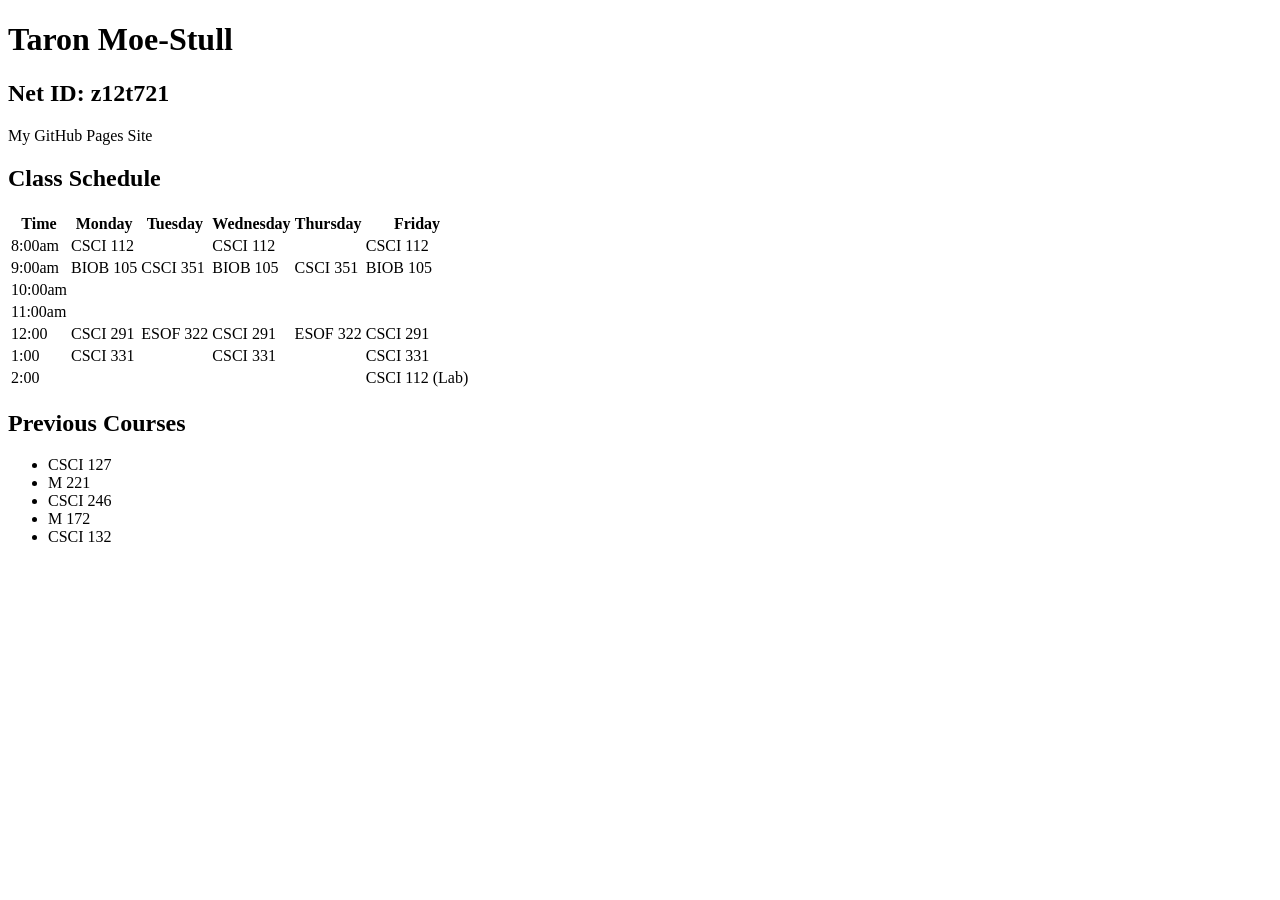
==== index.html @ 889c7ea8 "Add files via upload" ====
<!DOCTYPE html>
<html lang="en">
<head>
    <meta charset="UTF-8">
    <meta name="viewport" content="width=device-width, initial-scale=1.0">
    <title>Hello Server</title>
</head>
<body>
    <h1> Taron Moe-Stull</h1>
    <h2> Net ID: z12t721</h2>
    <a> My GitHub Pages Site</a>
    <h2> Class Schedule</h2>
    <table>

        <tr>
            <th>Time</th>
            <th>Monday</th>
            <th>Tuesday</th>
            <th>Wednesday</th>
            <th>Thursday</th>
            <th>Friday</th>
        </tr>
        <tr>
            <td>8:00am</td>
            <td>CSCI 112</td>
            <td>     </td>
            <td>CSCI 112</td>
            <td>     </td>
            <td>CSCI 112</td>
        </tr>
        <tr>
            <td>9:00am</td>
            <td>BIOB 105</td>
            <td>CSCI 351</td>
            <td>BIOB 105</td>
            <td>CSCI 351</td>
            <td>BIOB 105</td>
        </tr>
        <tr>
            <td>10:00am</td>
            <td>      </td>
            <td>      </td>
            <td>      </td>
            <td>      </td>
            <td>      </td>
        </tr>
        <tr>
            <td>11:00am</td>
            <td>      </td>
            <td>      </td>
            <td>      </td>
            <td>      </td>
            <td>      </td>
        </tr>
        <tr>
            <td>12:00</td>
            <td>CSCI 291</td>
            <td>ESOF 322</td>
            <td>CSCI 291</td>
            <td>ESOF 322</td>
            <td>CSCI 291</td>
        </tr>
        <tr>
            <td>1:00</td>
            <td>CSCI 331</td>
            <td>      </td>
            <td>CSCI 331</td>
            <td>      </td>
            <td>CSCI 331</td>
        </tr>
        <tr>
            <td>2:00</td>
            <td>     </td>
            <td>     </td>
            <td>     </td>
            <td>     </td>
            <td>CSCI 112 (Lab)</td>
        </tr>
    </table>
    <h2>  Previous Courses </h2>
    <ul>
        <li>CSCI 127</li>
        <li>M 221</li>
        <li>CSCI 246</li>
        <li>M 172</li>
        <li>CSCI 132</li>
    </ul>

        
    
</body>
</html>
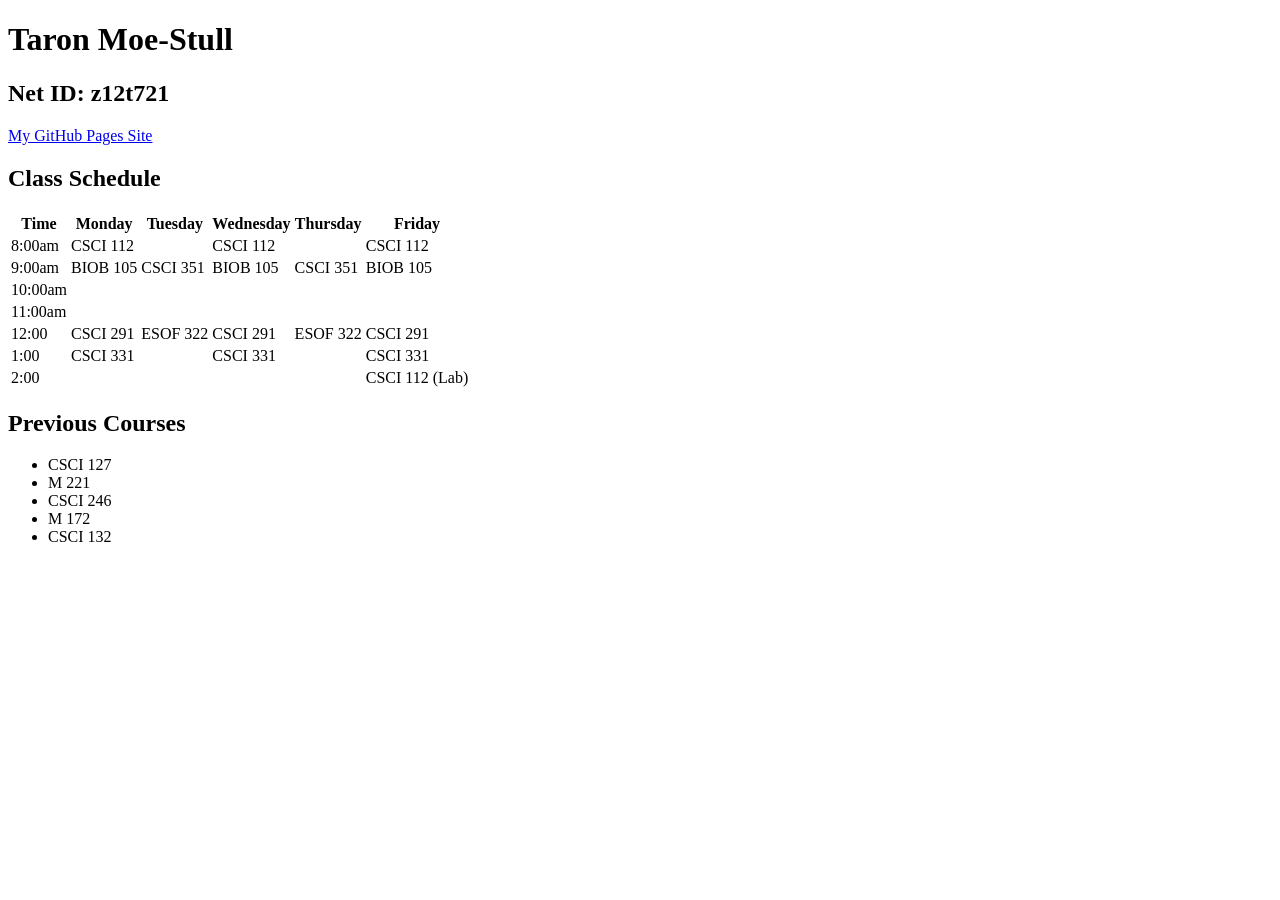
==== commit d584a1df: "Add files via upload" ====
--- a/index.html
+++ b/index.html
@@ -8,7 +8,7 @@
 <body>
     <h1> Taron Moe-Stull</h1>
     <h2> Net ID: z12t721</h2>
-    <a> My GitHub Pages Site</a>
+    <a href="https://taronmoe.github.io/"> My GitHub Pages Site</a>
     <h2> Class Schedule</h2>
     <table>
 
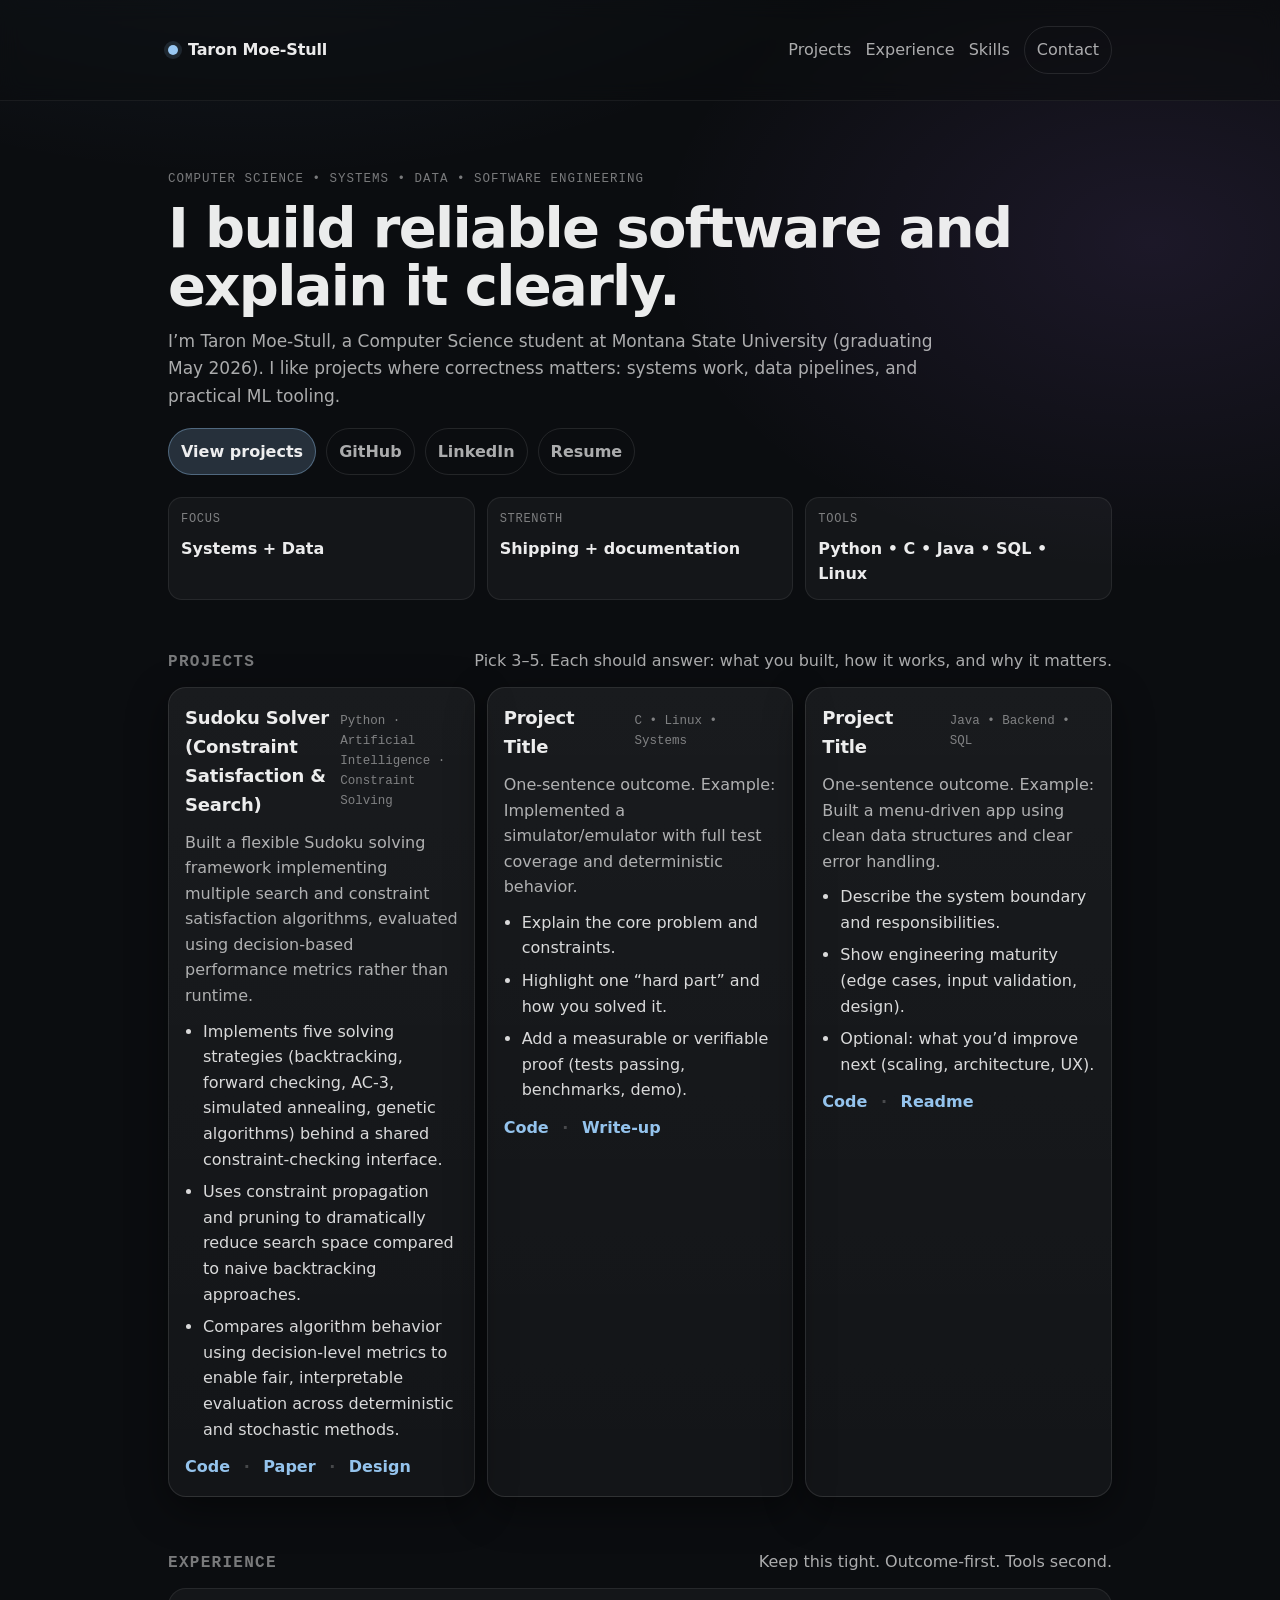
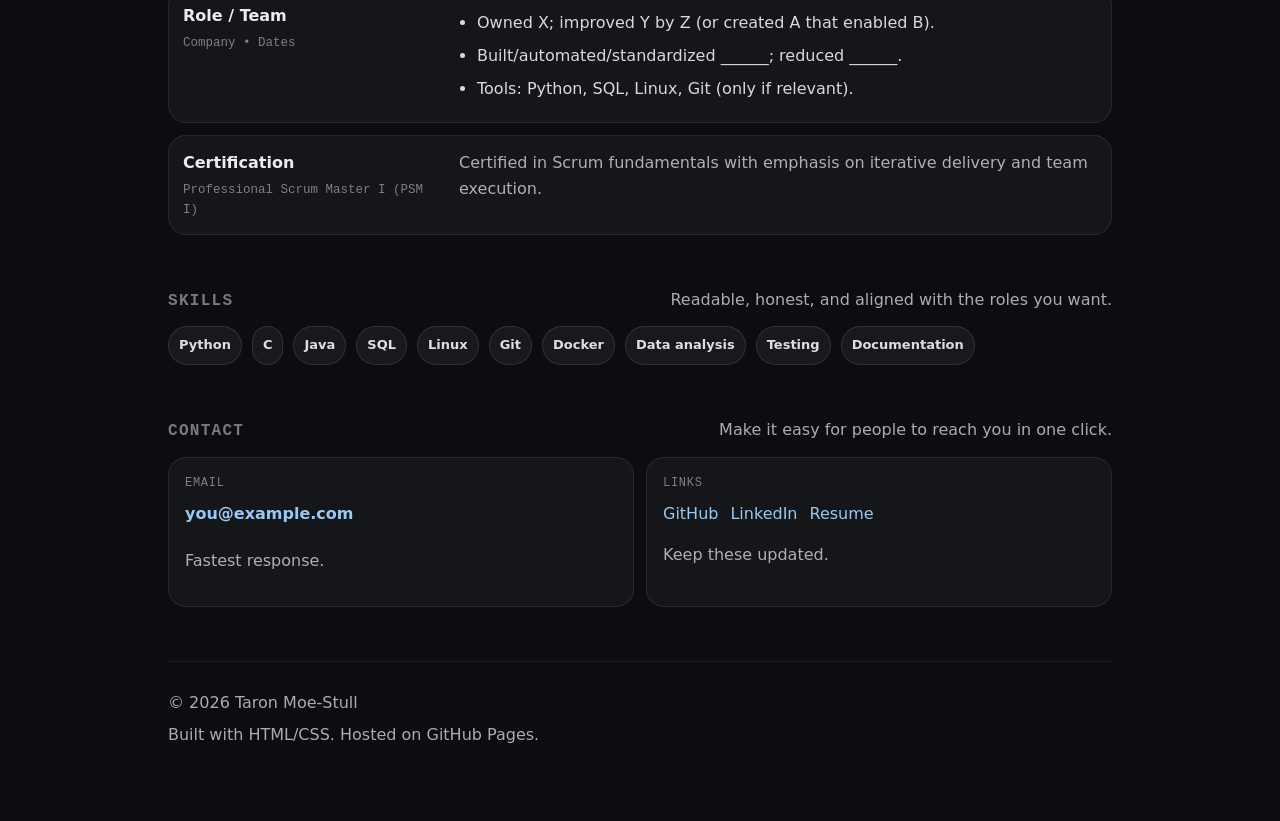
==== commit a51fa091: "project edits" ====
--- a/index.html
+++ b/index.html
@@ -1,92 +1,263 @@
-<!DOCTYPE html>
+<!doctype html>
 <html lang="en">
 <head>
-    <meta charset="UTF-8">
-    <meta name="viewport" content="width=device-width, initial-scale=1.0">
-    <title>Hello Server</title>
+  <meta charset="utf-8" />
+  <meta name="viewport" content="width=device-width, initial-scale=1" />
+  <meta name="color-scheme" content="dark" />
+
+  <title>Taron Moe-Stull</title>
+  <meta name="description" content="Taron Moe-Stull — Computer Science student building reliable software across systems, data, and engineering." />
+
+  <!-- Open Graph (looks good when shared) -->
+  <meta property="og:title" content="Taron Moe-Stull" />
+  <meta property="og:description" content="Computer Science student building reliable software across systems, data, and engineering." />
+  <meta property="og:type" content="website" />
+  <!-- Optional: add after you have a real domain -->
+  <!-- <meta property="og:url" content="https://taronmoestull.com" /> -->
+  <!-- Optional: add an image at assets/og.png and uncomment -->
+  <!-- <meta property="og:image" content="https://taronmoestull.com/assets/og.png" /> -->
+
+  <link rel="stylesheet" href="styles.css" />
 </head>
+
 <body>
-    <h1> Taron Moe-Stull</h1>
-    <h2> Net ID: z12t721</h2>
-    <a href="https://taronmoe.github.io/"> My GitHub Pages Site</a>
-    <h2> Class Schedule</h2>
-    <table>
-
-        <tr>
-            <th>Time</th>
-            <th>Monday</th>
-            <th>Tuesday</th>
-            <th>Wednesday</th>
-            <th>Thursday</th>
-            <th>Friday</th>
-        </tr>
-        <tr>
-            <td>8:00am</td>
-            <td>CSCI 112</td>
-            <td>     </td>
-            <td>CSCI 112</td>
-            <td>     </td>
-            <td>CSCI 112</td>
-        </tr>
-        <tr>
-            <td>9:00am</td>
-            <td>BIOB 105</td>
-            <td>CSCI 351</td>
-            <td>BIOB 105</td>
-            <td>CSCI 351</td>
-            <td>BIOB 105</td>
-        </tr>
-        <tr>
-            <td>10:00am</td>
-            <td>      </td>
-            <td>      </td>
-            <td>      </td>
-            <td>      </td>
-            <td>      </td>
-        </tr>
-        <tr>
-            <td>11:00am</td>
-            <td>      </td>
-            <td>      </td>
-            <td>      </td>
-            <td>      </td>
-            <td>      </td>
-        </tr>
-        <tr>
-            <td>12:00</td>
-            <td>CSCI 291</td>
-            <td>ESOF 322</td>
-            <td>CSCI 291</td>
-            <td>ESOF 322</td>
-            <td>CSCI 291</td>
-        </tr>
-        <tr>
-            <td>1:00</td>
-            <td>CSCI 331</td>
-            <td>      </td>
-            <td>CSCI 331</td>
-            <td>      </td>
-            <td>CSCI 331</td>
-        </tr>
-        <tr>
-            <td>2:00</td>
-            <td>     </td>
-            <td>     </td>
-            <td>     </td>
-            <td>     </td>
-            <td>CSCI 112 (Lab)</td>
-        </tr>
-    </table>
-    <h2>  Previous Courses </h2>
-    <ul>
-        <li>CSCI 127</li>
-        <li>M 221</li>
-        <li>CSCI 246</li>
-        <li>M 172</li>
-        <li>CSCI 132</li>
-    </ul>
-
-        
-    
+  <a class="skip-link" href="#main">Skip to content</a>
+
+  <header class="site-header">
+    <div class="wrap header-inner">
+      <a class="wordmark" href="#top" aria-label="Home">
+        <span class="dot" aria-hidden="true"></span>
+        <span>Taron Moe-Stull</span>
+      </a>
+
+      <nav class="nav" aria-label="Primary">
+        <a href="#projects">Projects</a>
+        <a href="#experience">Experience</a>
+        <a href="#skills">Skills</a>
+        <a href="#contact" class="btn">Contact</a>
+      </nav>
+    </div>
+  </header>
+
+  <main id="main" class="wrap">
+    <section class="hero" id="top">
+      <p class="eyebrow">Computer Science • Systems • Data • Software Engineering</p>
+
+      <h1 class="headline">
+        I build reliable software and explain it clearly.
+      </h1>
+
+      <p class="lede">
+        I’m Taron Moe-Stull, a Computer Science student at Montana State University (graduating May 2026).
+        I like projects where correctness matters: systems work, data pipelines, and practical ML tooling.
+      </p>
+
+      <div class="cta-row">
+        <a class="btn primary" href="#projects">View projects</a>
+
+        <!-- Replace these hrefs -->
+        <a class="btn ghost" href="https://github.com/taronmoe" target="_blank" rel="noreferrer">GitHub</a>
+        <a class="btn ghost" href="#" target="_blank" rel="noreferrer">LinkedIn</a>
+        <a class="btn ghost" href="assets/resume.pdf" target="_blank" rel="noreferrer">Resume</a>
+      </div>
+
+      <div class="stats">
+        <div class="stat">
+          <div class="stat-k">Focus</div>
+          <div class="stat-v">Systems + Data</div>
+        </div>
+        <div class="stat">
+          <div class="stat-k">Strength</div>
+          <div class="stat-v">Shipping + documentation</div>
+        </div>
+        <div class="stat">
+          <div class="stat-k">Tools</div>
+          <div class="stat-v">Python • C • Java • SQL • Linux</div>
+        </div>
+      </div>
+    </section>
+
+    <section class="section" id="projects">
+      <div class="section-head">
+        <h2>Projects</h2>
+        <p>Pick 3–5. Each should answer: what you built, how it works, and why it matters.</p>
+      </div>
+
+      <div class="grid cards">
+        <!-- Project card template -->
+<article class="card">
+  <div class="card-top">
+    <h3>Sudoku Solver (Constraint Satisfaction & Search)</h3>
+    <p class="meta">Python · Artificial Intelligence · Constraint Solving</p>
+  </div>
+
+  <p class="card-desc">
+    Built a flexible Sudoku solving framework implementing multiple search and
+    constraint satisfaction algorithms, evaluated using decision-based
+    performance metrics rather than runtime.
+  </p>
+
+  <ul class="bullets">
+    <li>
+      Implements five solving strategies (backtracking, forward checking,
+      AC-3, simulated annealing, genetic algorithms) behind a shared
+      constraint-checking interface.
+    </li>
+    <li>
+      Uses constraint propagation and pruning to dramatically reduce search
+      space compared to naive backtracking approaches.
+    </li>
+    <li>
+      Compares algorithm behavior using decision-level metrics to enable fair,
+      interpretable evaluation across deterministic and stochastic methods.
+    </li>
+  </ul>
+
+<div class="card-links">
+  <a href="https://github.com/taronmoe/sudoku-solver-ai" target="_blank" rel="noreferrer">Code</a>
+  <span aria-hidden="true">·</span>
+  <a href="assets/projects/sudoku/paper.pdf" target="_blank" rel="noreferrer">Paper</a>
+  <span aria-hidden="true">·</span>
+  <a href="assets/projects/sudoku/design.pdf" target="_blank" rel="noreferrer">Design</a>
+</div>
+</article>
+
+        <article class="card">
+          <div class="card-top">
+            <h3>Project Title</h3>
+            <p class="meta">C • Linux • Systems</p>
+          </div>
+
+          <p class="card-desc">
+            One-sentence outcome. Example: Implemented a simulator/emulator with full test coverage and deterministic behavior.
+          </p>
+
+          <ul class="bullets">
+            <li>Explain the core problem and constraints.</li>
+            <li>Highlight one “hard part” and how you solved it.</li>
+            <li>Add a measurable or verifiable proof (tests passing, benchmarks, demo).</li>
+          </ul>
+
+          <div class="card-links">
+            <a href="#" target="_blank" rel="noreferrer">Code</a>
+            <span aria-hidden="true">·</span>
+            <a href="#" target="_blank" rel="noreferrer">Write-up</a>
+          </div>
+        </article>
+
+        <article class="card">
+          <div class="card-top">
+            <h3>Project Title</h3>
+            <p class="meta">Java • Backend • SQL</p>
+          </div>
+
+          <p class="card-desc">
+            One-sentence outcome. Example: Built a menu-driven app using clean data structures and clear error handling.
+          </p>
+
+          <ul class="bullets">
+            <li>Describe the system boundary and responsibilities.</li>
+            <li>Show engineering maturity (edge cases, input validation, design).</li>
+            <li>Optional: what you’d improve next (scaling, architecture, UX).</li>
+          </ul>
+
+          <div class="card-links">
+            <a href="#" target="_blank" rel="noreferrer">Code</a>
+            <span aria-hidden="true">·</span>
+            <a href="#" target="_blank" rel="noreferrer">Readme</a>
+          </div>
+        </article>
+      </div>
+    </section>
+
+    <section class="section" id="experience">
+      <div class="section-head">
+        <h2>Experience</h2>
+        <p>Keep this tight. Outcome-first. Tools second.</p>
+      </div>
+
+      <div class="stack">
+        <div class="row">
+          <div class="row-left">
+            <h3>Role / Team</h3>
+            <p class="meta">Company • Dates</p>
+          </div>
+          <div class="row-right">
+            <ul class="bullets">
+              <li>Owned X; improved Y by Z (or created A that enabled B).</li>
+              <li>Built/automated/standardized ______; reduced ______.</li>
+              <li>Tools: Python, SQL, Linux, Git (only if relevant).</li>
+            </ul>
+          </div>
+        </div>
+
+        <div class="row">
+          <div class="row-left">
+            <h3>Certification</h3>
+            <p class="meta">Professional Scrum Master I (PSM I)</p>
+          </div>
+          <div class="row-right">
+            <p class="muted">
+              Certified in Scrum fundamentals with emphasis on iterative delivery and team execution.
+            </p>
+          </div>
+        </div>
+      </div>
+    </section>
+
+    <section class="section" id="skills">
+      <div class="section-head">
+        <h2>Skills</h2>
+        <p>Readable, honest, and aligned with the roles you want.</p>
+      </div>
+
+      <div class="pill-grid" aria-label="Skills list">
+        <span class="pill">Python</span>
+        <span class="pill">C</span>
+        <span class="pill">Java</span>
+        <span class="pill">SQL</span>
+        <span class="pill">Linux</span>
+        <span class="pill">Git</span>
+        <span class="pill">Docker</span>
+        <span class="pill">Data analysis</span>
+        <span class="pill">Testing</span>
+        <span class="pill">Documentation</span>
+      </div>
+    </section>
+
+    <section class="section" id="contact">
+      <div class="section-head">
+        <h2>Contact</h2>
+        <p>Make it easy for people to reach you in one click.</p>
+      </div>
+
+      <div class="contact">
+        <div class="contact-card">
+          <p class="contact-title">Email</p>
+          <a class="contact-link" href="mailto:you@example.com">you@example.com</a>
+          <p class="muted">Fastest response.</p>
+        </div>
+
+        <div class="contact-card">
+          <p class="contact-title">Links</p>
+          <div class="contact-links">
+            <a href="https://github.com/taronmoe" target="_blank" rel="noreferrer">GitHub</a>
+            <a href="#" target="_blank" rel="noreferrer">LinkedIn</a>
+            <a href="assets/resume.pdf" target="_blank" rel="noreferrer">Resume</a>
+          </div>
+          <p class="muted">Keep these updated.</p>
+        </div>
+      </div>
+    </section>
+
+    <footer class="footer">
+      <p>© <span id="y"></span> Taron Moe-Stull</p>
+      <p class="muted">Built with HTML/CSS. Hosted on GitHub Pages.</p>
+    </footer>
+  </main>
+
+  <script>
+    document.getElementById("y").textContent = new Date().getFullYear();
+  </script>
 </body>
-</html>+</html>
--- a/styles.css
+++ b/styles.css
@@ -0,0 +1,357 @@
+:root{
+  --bg: #0b0d10;
+  --panel: rgba(255,255,255,0.04);
+  --panel2: rgba(255,255,255,0.06);
+  --border: rgba(255,255,255,0.10);
+  --text: rgba(255,255,255,0.92);
+  --muted: rgba(255,255,255,0.66);
+  --faint: rgba(255,255,255,0.45);
+  --link: rgba(160,210,255,0.95);
+  --shadow: 0 12px 40px rgba(0,0,0,0.45);
+
+  --radius: 18px;
+  --radius2: 14px;
+  --max: 980px;
+
+  --mono: ui-monospace, SFMono-Regular, Menlo, Monaco, Consolas, "Liberation Mono", "Courier New", monospace;
+  --sans: ui-sans-serif, system-ui, -apple-system, Segoe UI, Roboto, Helvetica, Arial, "Apple Color Emoji","Segoe UI Emoji";
+}
+
+*{ box-sizing:border-box; }
+html{ scroll-behavior:smooth; }
+body{
+  margin:0;
+  font-family: var(--sans);
+  background: radial-gradient(1200px 700px at 20% -10%, rgba(120,170,255,0.12), transparent 60%),
+              radial-gradient(900px 600px at 90% 10%, rgba(180,120,255,0.10), transparent 55%),
+              var(--bg);
+  color: var(--text);
+  line-height: 1.6;
+}
+
+a{ color: var(--link); text-decoration: none; }
+a:hover{ text-decoration: underline; }
+
+.wrap{
+  max-width: var(--max);
+  margin: 0 auto;
+  padding: 26px 18px;
+}
+
+.skip-link{
+  position:absolute;
+  left:-999px;
+  top:auto;
+  width:1px;
+  height:1px;
+  overflow:hidden;
+}
+.skip-link:focus{
+  left: 18px;
+  top: 18px;
+  width:auto;
+  height:auto;
+  padding: 10px 12px;
+  background: rgba(0,0,0,0.75);
+  border: 1px solid var(--border);
+  border-radius: 10px;
+  z-index: 9999;
+}
+
+.site-header{
+  position: sticky;
+  top: 0;
+  z-index: 50;
+  backdrop-filter: blur(10px);
+  background: rgba(11,13,16,0.55);
+  border-bottom: 1px solid rgba(255,255,255,0.06);
+}
+.header-inner{
+  display:flex;
+  align-items:center;
+  justify-content: space-between;
+  gap: 14px;
+}
+
+.wordmark{
+  display:flex;
+  align-items:center;
+  gap: 10px;
+  font-weight: 650;
+  letter-spacing: -0.01em;
+  color: var(--text);
+}
+.wordmark:hover{ text-decoration:none; }
+.dot{
+  width: 10px;
+  height: 10px;
+  border-radius: 999px;
+  background: rgba(160,210,255,0.95);
+  box-shadow: 0 0 0 4px rgba(160,210,255,0.12);
+}
+
+.nav{
+  display:flex;
+  align-items:center;
+  gap: 14px;
+  flex-wrap: wrap;
+}
+.nav a{
+  color: var(--muted);
+  font-weight: 520;
+}
+.nav a:hover{ color: var(--text); text-decoration:none; }
+
+.btn{
+  display:inline-flex;
+  align-items:center;
+  justify-content:center;
+  gap: 8px;
+  padding: 10px 12px;
+  border-radius: 999px;
+  border: 1px solid var(--border);
+  background: transparent;
+  color: var(--text);
+  text-decoration:none;
+  font-weight: 600;
+}
+.btn:hover{
+  text-decoration:none;
+  background: rgba(255,255,255,0.06);
+}
+.btn.primary{
+  background: rgba(160,210,255,0.18);
+  border-color: rgba(160,210,255,0.35);
+}
+.btn.primary:hover{
+  background: rgba(160,210,255,0.24);
+}
+.btn.ghost{ color: var(--muted); }
+.btn.ghost:hover{ color: var(--text); }
+
+.hero{
+  padding-top: 42px;
+  padding-bottom: 22px;
+}
+.eyebrow{
+  font-family: var(--mono);
+  font-size: 12.5px;
+  letter-spacing: 0.08em;
+  text-transform: uppercase;
+  color: var(--faint);
+  margin: 0 0 10px;
+}
+.headline{
+  margin: 0 0 12px;
+  font-size: clamp(34px, 4.4vw, 56px);
+  line-height: 1.05;
+  letter-spacing: -0.03em;
+}
+.lede{
+  margin: 0 0 18px;
+  max-width: 72ch;
+  color: var(--muted);
+  font-size: 17px;
+}
+
+.cta-row{
+  display:flex;
+  flex-wrap: wrap;
+  gap: 10px;
+  margin: 12px 0 22px;
+}
+
+.stats{
+  display:grid;
+  grid-template-columns: repeat(3, minmax(0, 1fr));
+  gap: 12px;
+}
+.stat{
+  border: 1px solid rgba(255,255,255,0.08);
+  background: var(--panel);
+  border-radius: var(--radius2);
+  padding: 12px 12px;
+}
+.stat-k{
+  font-family: var(--mono);
+  font-size: 12px;
+  color: var(--faint);
+  letter-spacing: 0.06em;
+  text-transform: uppercase;
+}
+.stat-v{
+  margin-top: 6px;
+  font-weight: 650;
+  color: var(--text);
+}
+
+.section{
+  padding: 26px 0;
+}
+.section-head{
+  display:flex;
+  align-items: baseline;
+  justify-content: space-between;
+  gap: 14px;
+  flex-wrap: wrap;
+  margin-bottom: 12px;
+}
+.section-head h2{
+  margin:0;
+  font-size: 16px;
+  letter-spacing: 0.08em;
+  text-transform: uppercase;
+  color: var(--faint);
+  font-family: var(--mono);
+}
+.section-head p{
+  margin:0;
+  color: var(--muted);
+  max-width: 64ch;
+}
+
+.grid{
+  display:grid;
+  gap: 12px;
+}
+.cards{
+  grid-template-columns: repeat(3, minmax(0, 1fr));
+}
+
+.card{
+  border: 1px solid rgba(255,255,255,0.10);
+  background: linear-gradient(180deg, rgba(255,255,255,0.06), rgba(255,255,255,0.035));
+  border-radius: var(--radius);
+  padding: 16px 16px;
+  box-shadow: var(--shadow);
+  transition: transform 160ms ease, border-color 160ms ease, background 160ms ease;
+  min-height: 290px;
+}
+.card:hover{
+  transform: translateY(-2px);
+  border-color: rgba(160,210,255,0.22);
+  background: linear-gradient(180deg, rgba(255,255,255,0.075), rgba(255,255,255,0.04));
+}
+.card-top{
+  display:flex;
+  align-items: baseline;
+  justify-content: space-between;
+  gap: 10px;
+}
+.card h3{
+  margin:0;
+  font-size: 18px;
+  letter-spacing: -0.01em;
+}
+.meta{
+  margin:0;
+  color: var(--faint);
+  font-size: 12.5px;
+  font-family: var(--mono);
+}
+.card-desc{
+  margin: 10px 0 10px;
+  color: var(--muted);
+}
+.bullets{
+  margin: 0;
+  padding-left: 18px;
+  color: var(--text);
+}
+.bullets li{
+  margin: 7px 0;
+  color: rgba(255,255,255,0.84);
+}
+.card-links{
+  margin-top: 12px;
+  color: var(--muted);
+  font-weight: 600;
+}
+.card-links a{ color: rgba(160,210,255,0.92); }
+.card-links span{ margin: 0 8px; color: rgba(255,255,255,0.22); }
+
+.stack{
+  display:flex;
+  flex-direction: column;
+  gap: 12px;
+}
+.row{
+  border: 1px solid rgba(255,255,255,0.08);
+  background: var(--panel);
+  border-radius: var(--radius);
+  padding: 14px 14px;
+  display:grid;
+  grid-template-columns: 260px 1fr;
+  gap: 16px;
+}
+.row h3{ margin:0 0 4px; font-size: 16px; }
+.row .muted{ margin:0; color: var(--muted); }
+
+.pill-grid{
+  display:flex;
+  flex-wrap: wrap;
+  gap: 10px;
+}
+.pill{
+  border: 1px solid rgba(255,255,255,0.10);
+  background: rgba(255,255,255,0.05);
+  padding: 8px 10px;
+  border-radius: 999px;
+  color: rgba(255,255,255,0.86);
+  font-weight: 600;
+  font-size: 13px;
+}
+
+.contact{
+  display:grid;
+  grid-template-columns: 1fr 1fr;
+  gap: 12px;
+}
+.contact-card{
+  border: 1px solid rgba(255,255,255,0.08);
+  background: var(--panel);
+  border-radius: var(--radius);
+  padding: 16px 16px;
+}
+.contact-title{
+  margin:0 0 8px;
+  font-family: var(--mono);
+  letter-spacing: 0.06em;
+  text-transform: uppercase;
+  color: var(--faint);
+  font-size: 12px;
+}
+.contact-link{
+  display:inline-block;
+  font-weight: 700;
+  font-size: 16px;
+  margin-bottom: 6px;
+}
+.contact-links{
+  display:flex;
+  flex-wrap: wrap;
+  gap: 12px;
+}
+.muted{ color: var(--muted); }
+
+.footer{
+  padding: 22px 0 42px;
+  border-top: 1px solid rgba(255,255,255,0.06);
+  margin-top: 28px;
+}
+.footer p{
+  margin: 6px 0;
+  color: var(--muted);
+}
+
+@media (max-width: 980px){
+  .cards{ grid-template-columns: 1fr; }
+  .row{ grid-template-columns: 1fr; }
+  .stats{ grid-template-columns: 1fr; }
+  .contact{ grid-template-columns: 1fr; }
+}
+
+@media (prefers-reduced-motion: reduce){
+  html{ scroll-behavior: auto; }
+  .card{ transition: none; }
+}
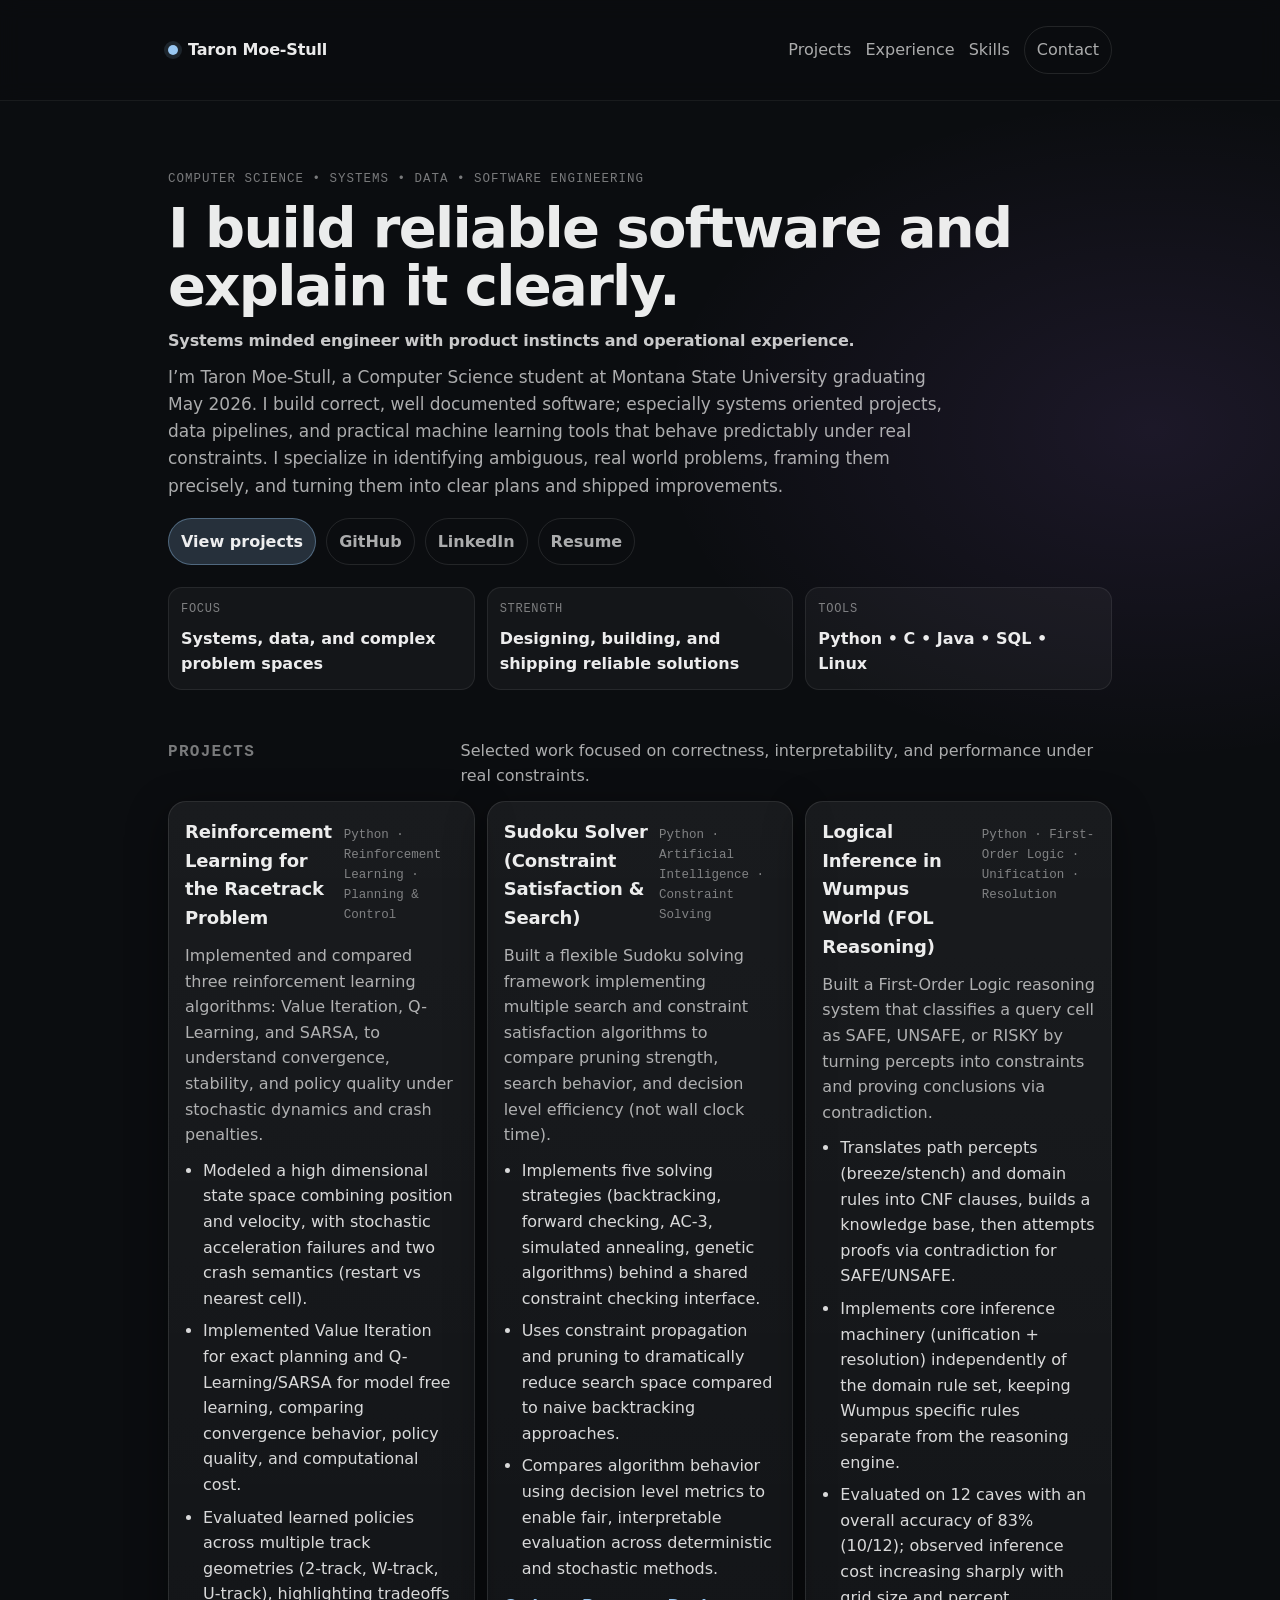
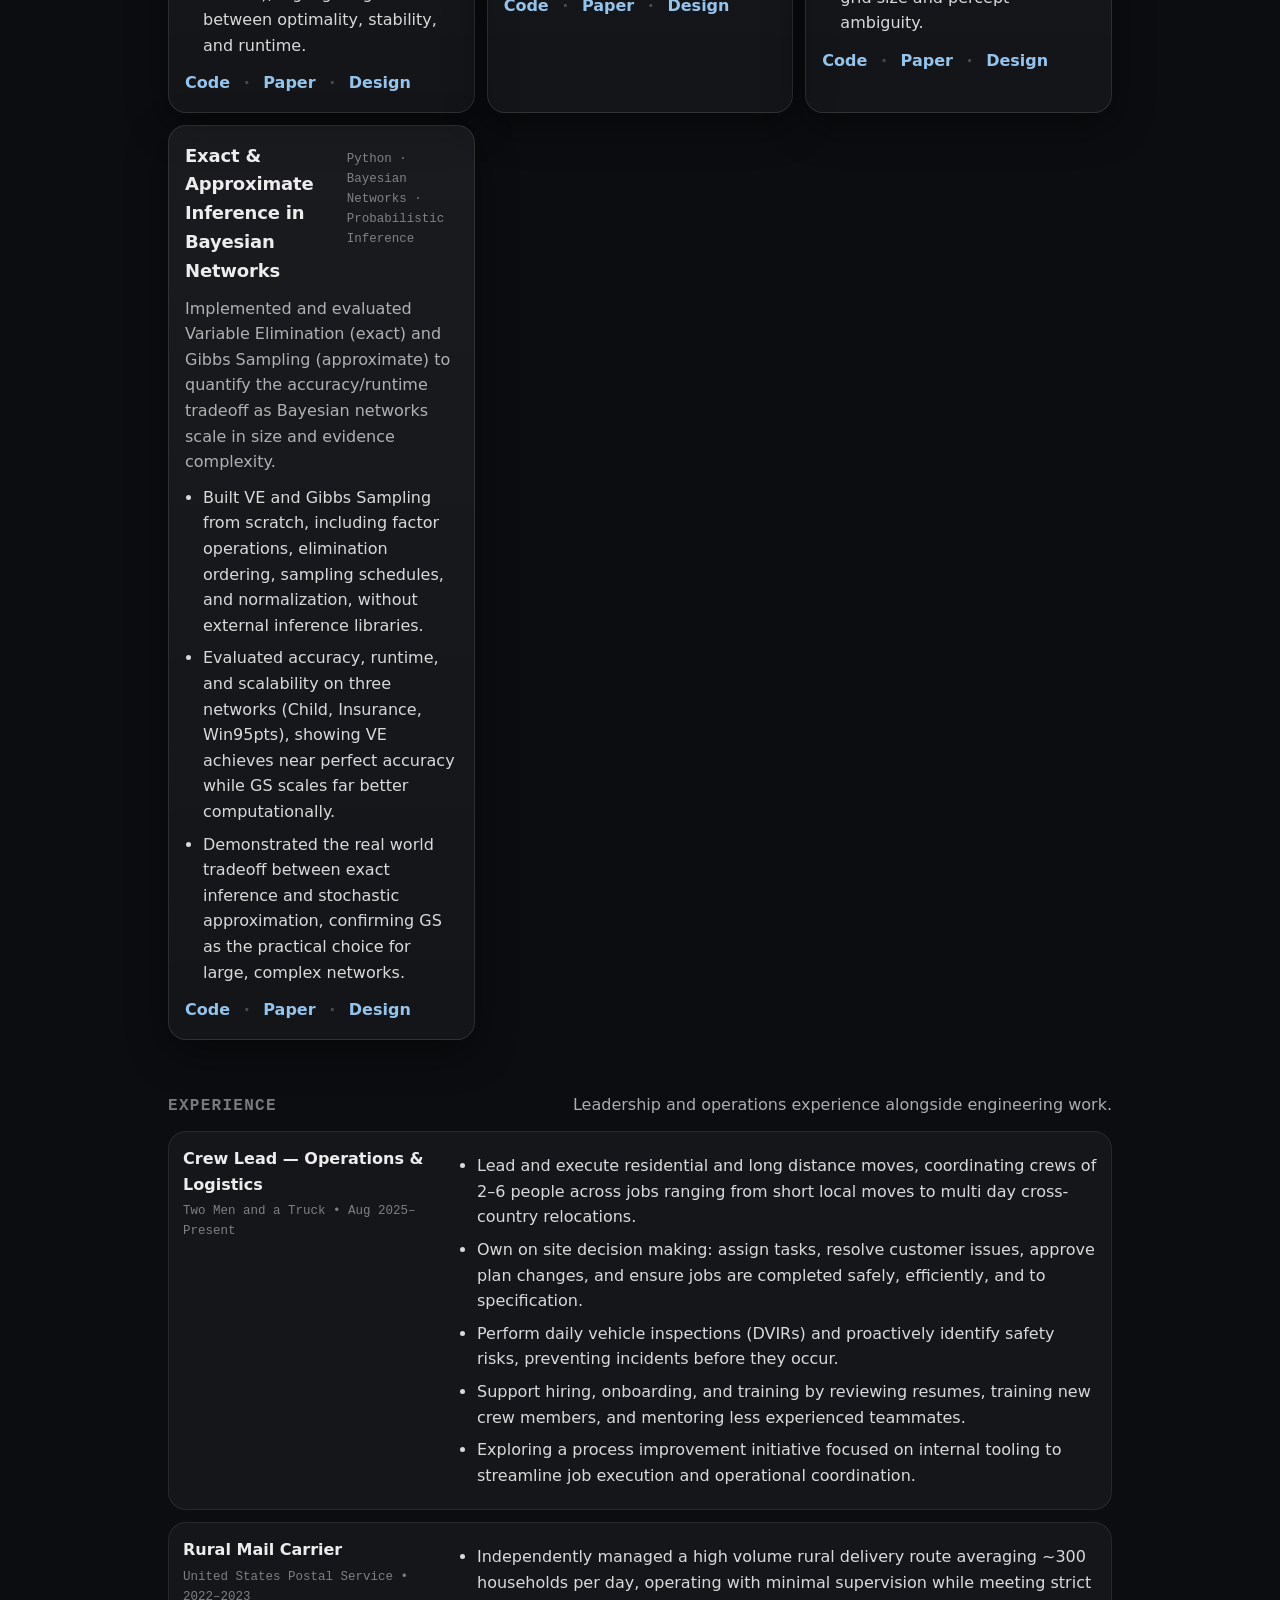
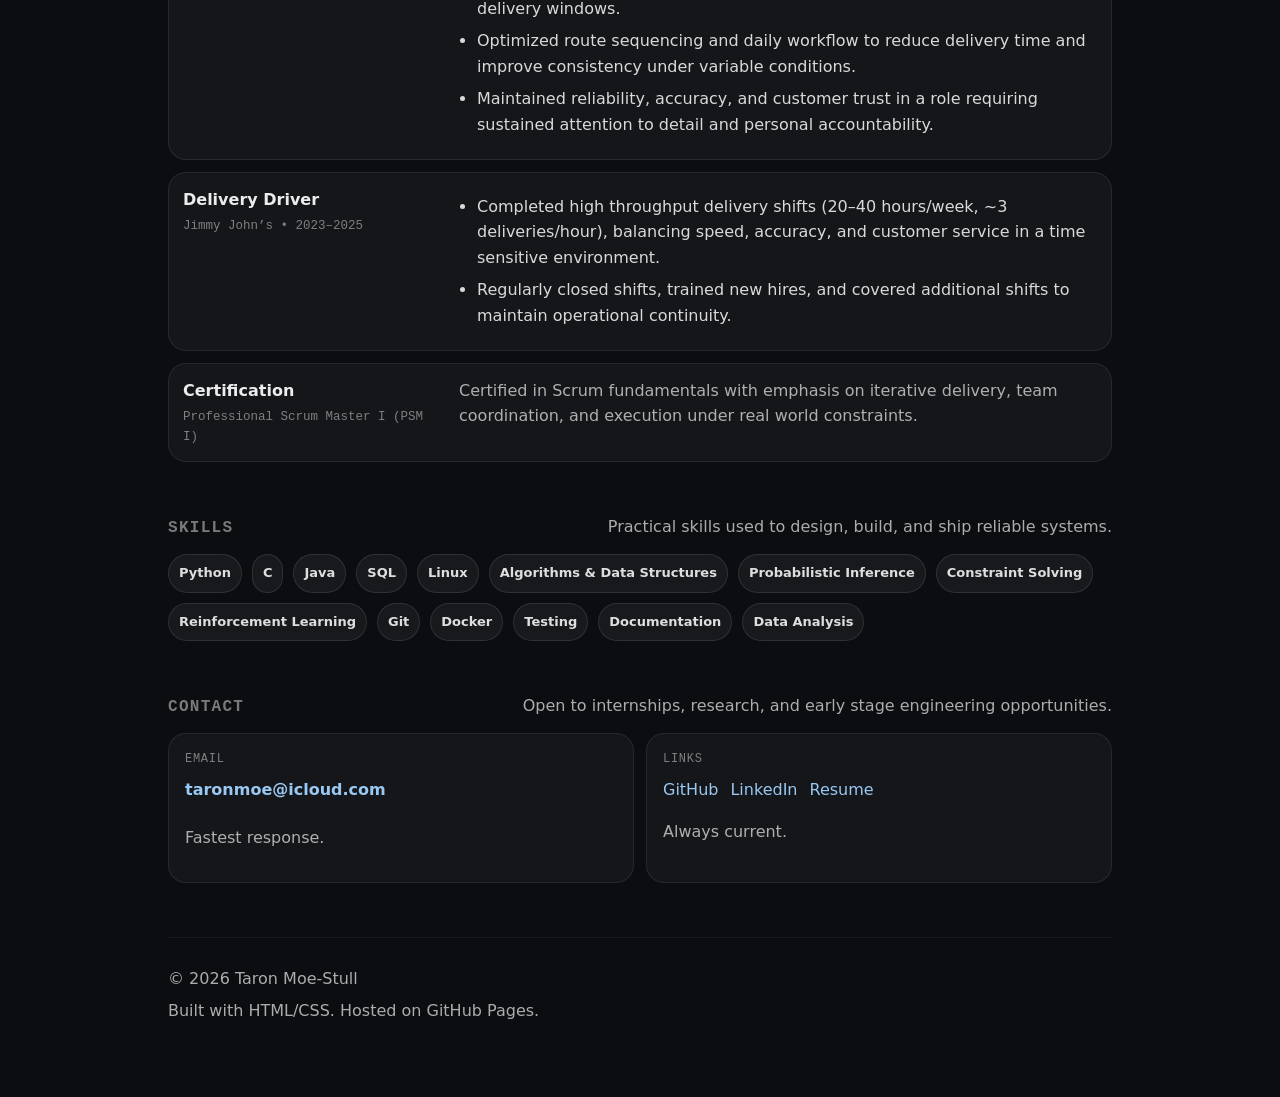
==== commit f1737322: "Final push..." ====
--- a/index.html
+++ b/index.html
@@ -5,13 +5,19 @@
   <meta name="viewport" content="width=device-width, initial-scale=1" />
   <meta name="color-scheme" content="dark" />
 
-  <title>Taron Moe-Stull</title>
-  <meta name="description" content="Taron Moe-Stull — Computer Science student building reliable software across systems, data, and engineering." />
-
-  <!-- Open Graph (looks good when shared) -->
-  <meta property="og:title" content="Taron Moe-Stull" />
-  <meta property="og:description" content="Computer Science student building reliable software across systems, data, and engineering." />
-  <meta property="og:type" content="website" />
+<title>Taron Moe-Stull</title>
+
+<meta property="og:title" content="Taron Moe-Stull" />
+
+<meta name="description"
+  content="Taron Moe-Stull — Computer Science student building reliable systems, data driven software, and practical ML tools. Projects in RL, inference, and constraint solving." />
+
+<meta property="og:description"
+  content="Computer Science student building reliable systems and ML tools. Projects in reinforcement learning, inference, and constraint solving." />
+
+<meta property="og:type" content="website" />
+<meta name="keywords" content="Taron Moe-Stull, Computer Science, Software Engineer, Systems Engineering, Data Engineering, Machine Learning, Reinforcement Learning, Bayesian Networks, Montana State University" />
+
   <!-- Optional: add after you have a real domain -->
   <!-- <meta property="og:url" content="https://taronmoestull.com" /> -->
   <!-- Optional: add an image at assets/og.png and uncomment -->
@@ -47,44 +53,92 @@
         I build reliable software and explain it clearly.
       </h1>
 
-      <p class="lede">
-        I’m Taron Moe-Stull, a Computer Science student at Montana State University (graduating May 2026).
-        I like projects where correctness matters: systems work, data pipelines, and practical ML tooling.
-      </p>
+      <p class="subhead">
+  Systems minded engineer with product instincts and operational experience.
+</p>
+
+
+<p class="lede">
+  I’m Taron Moe-Stull, a Computer Science student at Montana State University graduating May 2026.
+  I build correct, well documented software; especially systems oriented projects, data pipelines,
+  and practical machine learning tools that behave predictably under real constraints.
+ I specialize in identifying ambiguous, real world problems, framing them precisely, and turning them into clear plans and shipped improvements.
+</p>
+
+
 
       <div class="cta-row">
         <a class="btn primary" href="#projects">View projects</a>
 
         <!-- Replace these hrefs -->
         <a class="btn ghost" href="https://github.com/taronmoe" target="_blank" rel="noreferrer">GitHub</a>
-        <a class="btn ghost" href="#" target="_blank" rel="noreferrer">LinkedIn</a>
+        <a class="btn ghost" href="https://www.linkedin.com/in/taron-moe-stull/" target="_blank" rel="noreferrer">LinkedIn</a>
         <a class="btn ghost" href="assets/resume.pdf" target="_blank" rel="noreferrer">Resume</a>
       </div>
 
       <div class="stats">
-        <div class="stat">
-          <div class="stat-k">Focus</div>
-          <div class="stat-v">Systems + Data</div>
-        </div>
-        <div class="stat">
-          <div class="stat-k">Strength</div>
-          <div class="stat-v">Shipping + documentation</div>
-        </div>
-        <div class="stat">
-          <div class="stat-k">Tools</div>
-          <div class="stat-v">Python • C • Java • SQL • Linux</div>
-        </div>
+<div class="stat">
+  <div class="stat-k">Focus</div>
+  <div class="stat-v">Systems, data, and complex problem spaces</div>
+</div>
+<div class="stat">
+  <div class="stat-k">Strength</div>
+  <div class="stat-v">Designing, building, and shipping reliable solutions</div>
+</div>
+<div class="stat">
+  <div class="stat-k">Tools</div>
+  <div class="stat-v">Python • C • Java • SQL • Linux</div>
+</div>
+
       </div>
     </section>
 
     <section class="section" id="projects">
       <div class="section-head">
         <h2>Projects</h2>
-        <p>Pick 3–5. Each should answer: what you built, how it works, and why it matters.</p>
+        <p>Selected work focused on correctness, interpretability, and performance under real constraints.</p>
       </div>
 
       <div class="grid cards">
-        <!-- Project card template -->
+  <!-- Project card template -->
+
+<article class="card">
+  <div class="card-top">
+    <h3>Reinforcement Learning for the Racetrack Problem</h3>
+    <p class="meta">Python · Reinforcement Learning · Planning & Control</p>
+  </div>
+
+  <p class="card-desc">
+    Implemented and compared three reinforcement learning algorithms: Value Iteration,
+    Q-Learning, and SARSA, to understand convergence, stability, and policy quality under stochastic dynamics
+    and crash penalties.
+
+  </p>
+
+  <ul class="bullets">
+    <li>
+      Modeled a high dimensional state space combining position and velocity, with
+      stochastic acceleration failures and two crash semantics (restart vs nearest cell).
+    </li>
+    <li>
+      Implemented Value Iteration for exact planning and Q-Learning/SARSA for model free
+      learning, comparing convergence behavior, policy quality, and computational cost.
+    </li>
+    <li>
+      Evaluated learned policies across multiple track geometries (2-track, W-track,
+      U-track), highlighting tradeoffs between optimality, stability, and runtime.
+    </li>
+  </ul>
+
+  <div class="card-links">
+    <a href="https://github.com/taronmoe/racetrack" target="_blank" rel="noreferrer">Code</a>
+    <span aria-hidden="true">·</span>
+    <a href="assets/projects/racetrack/racetrack-paper.pdf" target="_blank" rel="noreferrer">Paper</a>
+    <span aria-hidden="true">·</span>
+    <a href="assets/projects/racetrack/racetrack-design.pdf" target="_blank" rel="noreferrer">Design</a>
+  </div>
+</article>
+
 <article class="card">
   <div class="card-top">
     <h3>Sudoku Solver (Constraint Satisfaction & Search)</h3>
@@ -93,22 +147,23 @@
 
   <p class="card-desc">
     Built a flexible Sudoku solving framework implementing multiple search and
-    constraint satisfaction algorithms, evaluated using decision-based
-    performance metrics rather than runtime.
+    constraint satisfaction algorithms to compare pruning strength, search behavior,
+    and decision level efficiency (not wall clock time).
+
   </p>
 
   <ul class="bullets">
     <li>
       Implements five solving strategies (backtracking, forward checking,
       AC-3, simulated annealing, genetic algorithms) behind a shared
-      constraint-checking interface.
+      constraint checking interface.
     </li>
     <li>
       Uses constraint propagation and pruning to dramatically reduce search
       space compared to naive backtracking approaches.
     </li>
     <li>
-      Compares algorithm behavior using decision-level metrics to enable fair,
+      Compares algorithm behavior using decision level metrics to enable fair,
       interpretable evaluation across deterministic and stochastic methods.
     </li>
   </ul>
@@ -122,133 +177,238 @@
 </div>
 </article>
 
-        <article class="card">
-          <div class="card-top">
-            <h3>Project Title</h3>
-            <p class="meta">C • Linux • Systems</p>
-          </div>
-
-          <p class="card-desc">
-            One-sentence outcome. Example: Implemented a simulator/emulator with full test coverage and deterministic behavior.
-          </p>
-
-          <ul class="bullets">
-            <li>Explain the core problem and constraints.</li>
-            <li>Highlight one “hard part” and how you solved it.</li>
-            <li>Add a measurable or verifiable proof (tests passing, benchmarks, demo).</li>
-          </ul>
-
-          <div class="card-links">
-            <a href="#" target="_blank" rel="noreferrer">Code</a>
-            <span aria-hidden="true">·</span>
-            <a href="#" target="_blank" rel="noreferrer">Write-up</a>
-          </div>
-        </article>
-
-        <article class="card">
-          <div class="card-top">
-            <h3>Project Title</h3>
-            <p class="meta">Java • Backend • SQL</p>
-          </div>
-
-          <p class="card-desc">
-            One-sentence outcome. Example: Built a menu-driven app using clean data structures and clear error handling.
-          </p>
-
-          <ul class="bullets">
-            <li>Describe the system boundary and responsibilities.</li>
-            <li>Show engineering maturity (edge cases, input validation, design).</li>
-            <li>Optional: what you’d improve next (scaling, architecture, UX).</li>
-          </ul>
-
-          <div class="card-links">
-            <a href="#" target="_blank" rel="noreferrer">Code</a>
-            <span aria-hidden="true">·</span>
-            <a href="#" target="_blank" rel="noreferrer">Readme</a>
-          </div>
-        </article>
-      </div>
+<article class="card">
+  <div class="card-top">
+    <h3>Logical Inference in Wumpus World (FOL Reasoning)</h3>
+    <p class="meta">Python · First-Order Logic · Unification · Resolution</p>
+  </div>
+
+  <p class="card-desc">
+    Built a First-Order Logic reasoning system that classifies a query cell as SAFE, UNSAFE,
+    or RISKY by turning percepts into constraints and proving conclusions via contradiction.
+
+  </p>
+
+  <ul class="bullets">
+    <li>
+      Translates path percepts (breeze/stench) and domain rules into CNF clauses, builds a
+      knowledge base, then attempts proofs via contradiction for SAFE/UNSAFE.
+    </li>
+    <li>
+      Implements core inference machinery (unification + resolution) independently of the domain
+      rule set, keeping Wumpus specific rules separate from the reasoning engine.
+    </li>
+    <li>
+      Evaluated on 12 caves with an overall accuracy of 83% (10/12); observed inference cost
+      increasing sharply with grid size and percept ambiguity.
+    </li>
+  </ul>
+
+  <div class="card-links">
+    <a href="https://github.com/taronmoe/wumpus" target="_blank" rel="noreferrer">Code</a>
+    <span aria-hidden="true">·</span>
+    <a href="assets/projects/wumpus/wumpus-paper.pdf" target="_blank" rel="noreferrer">Paper</a>
+    <span aria-hidden="true">·</span>
+    <a href="assets/projects/wumpus/wumpus-design.pdf" target="_blank" rel="noreferrer">Design</a>
+  </div>
+</article>
+
+<article class="card">
+  <div class="card-top">
+    <h3>Exact & Approximate Inference in Bayesian Networks</h3>
+    <p class="meta">Python · Bayesian Networks · Probabilistic Inference</p>
+  </div>
+
+  <p class="card-desc">
+    Implemented and evaluated Variable Elimination (exact) and Gibbs Sampling (approximate)
+    to quantify the accuracy/runtime tradeoff as Bayesian networks scale in size and evidence complexity.
+  </p>
+
+  <ul class="bullets">
+    <li>
+      Built VE and Gibbs Sampling from scratch, including factor operations, elimination
+      ordering, sampling schedules, and normalization, without external inference libraries.
+    </li>
+    <li>
+      Evaluated accuracy, runtime, and scalability on three networks (Child, Insurance,
+      Win95pts), showing VE achieves near perfect accuracy while GS scales far better
+      computationally.
+    </li>
+    <li>
+      Demonstrated the real world tradeoff between exact inference and stochastic approximation,
+      confirming GS as the practical choice for large, complex networks.
+    </li>
+  </ul>
+
+  <div class="card-links">
+    <a href="https://github.com/taronmoe/bayes" target="_blank" rel="noreferrer">Code</a>
+    <span aria-hidden="true">·</span>
+    <a href="assets/projects/bayes/bayes-paper.pdf" target="_blank" rel="noreferrer">Paper</a>
+    <span aria-hidden="true">·</span>
+    <a href="assets/projects/bayes/bayes-design.pdf" target="_blank" rel="noreferrer">Design</a>
+  </div>
+</article>
+</div>
+
+
+
     </section>
 
     <section class="section" id="experience">
       <div class="section-head">
         <h2>Experience</h2>
-        <p>Keep this tight. Outcome-first. Tools second.</p>
+        <p>Leadership and operations experience alongside engineering work.</p>
       </div>
 
-      <div class="stack">
-        <div class="row">
-          <div class="row-left">
-            <h3>Role / Team</h3>
-            <p class="meta">Company • Dates</p>
-          </div>
-          <div class="row-right">
-            <ul class="bullets">
-              <li>Owned X; improved Y by Z (or created A that enabled B).</li>
-              <li>Built/automated/standardized ______; reduced ______.</li>
-              <li>Tools: Python, SQL, Linux, Git (only if relevant).</li>
-            </ul>
-          </div>
-        </div>
-
-        <div class="row">
-          <div class="row-left">
-            <h3>Certification</h3>
-            <p class="meta">Professional Scrum Master I (PSM I)</p>
-          </div>
-          <div class="row-right">
-            <p class="muted">
-              Certified in Scrum fundamentals with emphasis on iterative delivery and team execution.
-            </p>
-          </div>
-        </div>
+<div class="stack">
+
+  <div class="row">
+    <div class="row-left">
+      <h3>Crew Lead — Operations & Logistics</h3>
+      <p class="meta">Two Men and a Truck • Aug 2025–Present</p>
+    </div>
+    <div class="row-right">
+      <ul class="bullets">
+        <li>
+          Lead and execute residential and long distance moves, coordinating crews of 2–6 people
+          across jobs ranging from short local moves to multi day cross-country relocations.
+        </li>
+        <li>
+          Own on site decision making: assign tasks, resolve customer issues, approve plan changes,
+          and ensure jobs are completed safely, efficiently, and to specification.
+        </li>
+        <li>
+          Perform daily vehicle inspections (DVIRs) and proactively identify safety risks,
+          preventing incidents before they occur.
+        </li>
+        <li>
+          Support hiring, onboarding, and training by reviewing resumes, training new crew members,
+          and mentoring less experienced teammates.
+        </li>
+        <li>
+          Exploring a process improvement initiative focused on internal tooling to streamline
+          job execution and operational coordination.
+        </li>
+      </ul>
+    </div>
+  </div>
+
+  <div class="row">
+    <div class="row-left">
+      <h3>Rural Mail Carrier</h3>
+      <p class="meta">United States Postal Service • 2022–2023</p>
+    </div>
+    <div class="row-right">
+      <ul class="bullets">
+        <li>
+          Independently managed a high volume rural delivery route averaging ~300 households per day,
+          operating with minimal supervision while meeting strict delivery windows.
+        </li>
+        <li>
+          Optimized route sequencing and daily workflow to reduce delivery time and improve
+          consistency under variable conditions.
+        </li>
+        <li>
+          Maintained reliability, accuracy, and customer trust in a role requiring sustained
+          attention to detail and personal accountability.
+        </li>
+      </ul>
+    </div>
+  </div>
+
+  <div class="row">
+    <div class="row-left">
+      <h3>Delivery Driver</h3>
+      <p class="meta">Jimmy John’s • 2023–2025</p>
+    </div>
+    <div class="row-right">
+      <ul class="bullets">
+        <li>
+          Completed high throughput delivery shifts (20–40 hours/week, ~3 deliveries/hour),
+          balancing speed, accuracy, and customer service in a time sensitive environment.
+        </li>
+        <li>
+          Regularly closed shifts, trained new hires, and covered additional shifts to
+          maintain operational continuity.
+        </li>
+      </ul>
+    </div>
+  </div>
+
+  <div class="row">
+    <div class="row-left">
+      <h3>Certification</h3>
+      <p class="meta">Professional Scrum Master I (PSM I)</p>
+    </div>
+    <div class="row-right">
+      <p class="muted">
+        Certified in Scrum fundamentals with emphasis on iterative delivery, team coordination,
+        and execution under real world constraints.
+      </p>
+    </div>
+  </div>
+
+</div>
+
+    </section>
+
+    <section class="section" id="skills">
+  <div class="section-head">
+    <h2>Skills</h2>
+    <p>Practical skills used to design, build, and ship reliable systems.</p>
+  </div>
+
+  <div class="pill-grid" aria-label="Skills list">
+  <!-- Core -->
+  <span class="pill">Python</span>
+  <span class="pill">C</span>
+  <span class="pill">Java</span>
+  <span class="pill">SQL</span>
+  <span class="pill">Linux</span>
+
+  <!-- Systems & Theory -->
+  <span class="pill">Algorithms & Data Structures</span>
+  <span class="pill">Probabilistic Inference</span>
+  <span class="pill">Constraint Solving</span>
+  <span class="pill">Reinforcement Learning</span>
+
+  <!-- Engineering Practice -->
+  <span class="pill">Git</span>
+  <span class="pill">Docker</span>
+  <span class="pill">Testing</span>
+  <span class="pill">Documentation</span>
+  <span class="pill">Data Analysis</span>
+</div>
+
+</section>
+
+
+    <section class="section" id="contact">
+  <div class="section-head">
+    <h2>Contact</h2>
+    <p>Open to internships, research, and early stage engineering opportunities.</p>
+
+  </div>
+
+  <div class="contact">
+    <div class="contact-card">
+      <p class="contact-title">Email</p>
+      <a class="contact-link" href="mailto:taronmoe@icloud.com">taronmoe@icloud.com</a>
+      <p class="muted">Fastest response.</p>
+    </div>
+
+    <div class="contact-card">
+      <p class="contact-title">Links</p>
+      <div class="contact-links">
+        <a href="https://github.com/taronmoe" target="_blank" rel="noreferrer">GitHub</a>
+        <a href="https://www.linkedin.com/in/taron-moe-stull/" target="_blank" rel="noreferrer">LinkedIn</a>
+        <a href="assets/resume.pdf" target="_blank" rel="noreferrer">Resume</a>
       </div>
-    </section>
-
-    <section class="section" id="skills">
-      <div class="section-head">
-        <h2>Skills</h2>
-        <p>Readable, honest, and aligned with the roles you want.</p>
-      </div>
-
-      <div class="pill-grid" aria-label="Skills list">
-        <span class="pill">Python</span>
-        <span class="pill">C</span>
-        <span class="pill">Java</span>
-        <span class="pill">SQL</span>
-        <span class="pill">Linux</span>
-        <span class="pill">Git</span>
-        <span class="pill">Docker</span>
-        <span class="pill">Data analysis</span>
-        <span class="pill">Testing</span>
-        <span class="pill">Documentation</span>
-      </div>
-    </section>
-
-    <section class="section" id="contact">
-      <div class="section-head">
-        <h2>Contact</h2>
-        <p>Make it easy for people to reach you in one click.</p>
-      </div>
-
-      <div class="contact">
-        <div class="contact-card">
-          <p class="contact-title">Email</p>
-          <a class="contact-link" href="mailto:you@example.com">you@example.com</a>
-          <p class="muted">Fastest response.</p>
-        </div>
-
-        <div class="contact-card">
-          <p class="contact-title">Links</p>
-          <div class="contact-links">
-            <a href="https://github.com/taronmoe" target="_blank" rel="noreferrer">GitHub</a>
-            <a href="#" target="_blank" rel="noreferrer">LinkedIn</a>
-            <a href="assets/resume.pdf" target="_blank" rel="noreferrer">Resume</a>
-          </div>
-          <p class="muted">Keep these updated.</p>
-        </div>
-      </div>
-    </section>
+      <p class="muted">Always current.</p>
+    </div>
+  </div>
+</section>
+
 
     <footer class="footer">
       <p>© <span id="y"></span> Taron Moe-Stull</p>
--- a/styles.css
+++ b/styles.css
@@ -147,6 +147,13 @@
   line-height: 1.05;
   letter-spacing: -0.03em;
 }
+.subhead{
+  margin: 0 0 10px;
+  color: rgba(255,255,255,0.78);
+  font-weight: 650;
+  letter-spacing: -0.01em;
+  max-width: 72ch;
+}
 .lede{
   margin: 0 0 18px;
   max-width: 72ch;
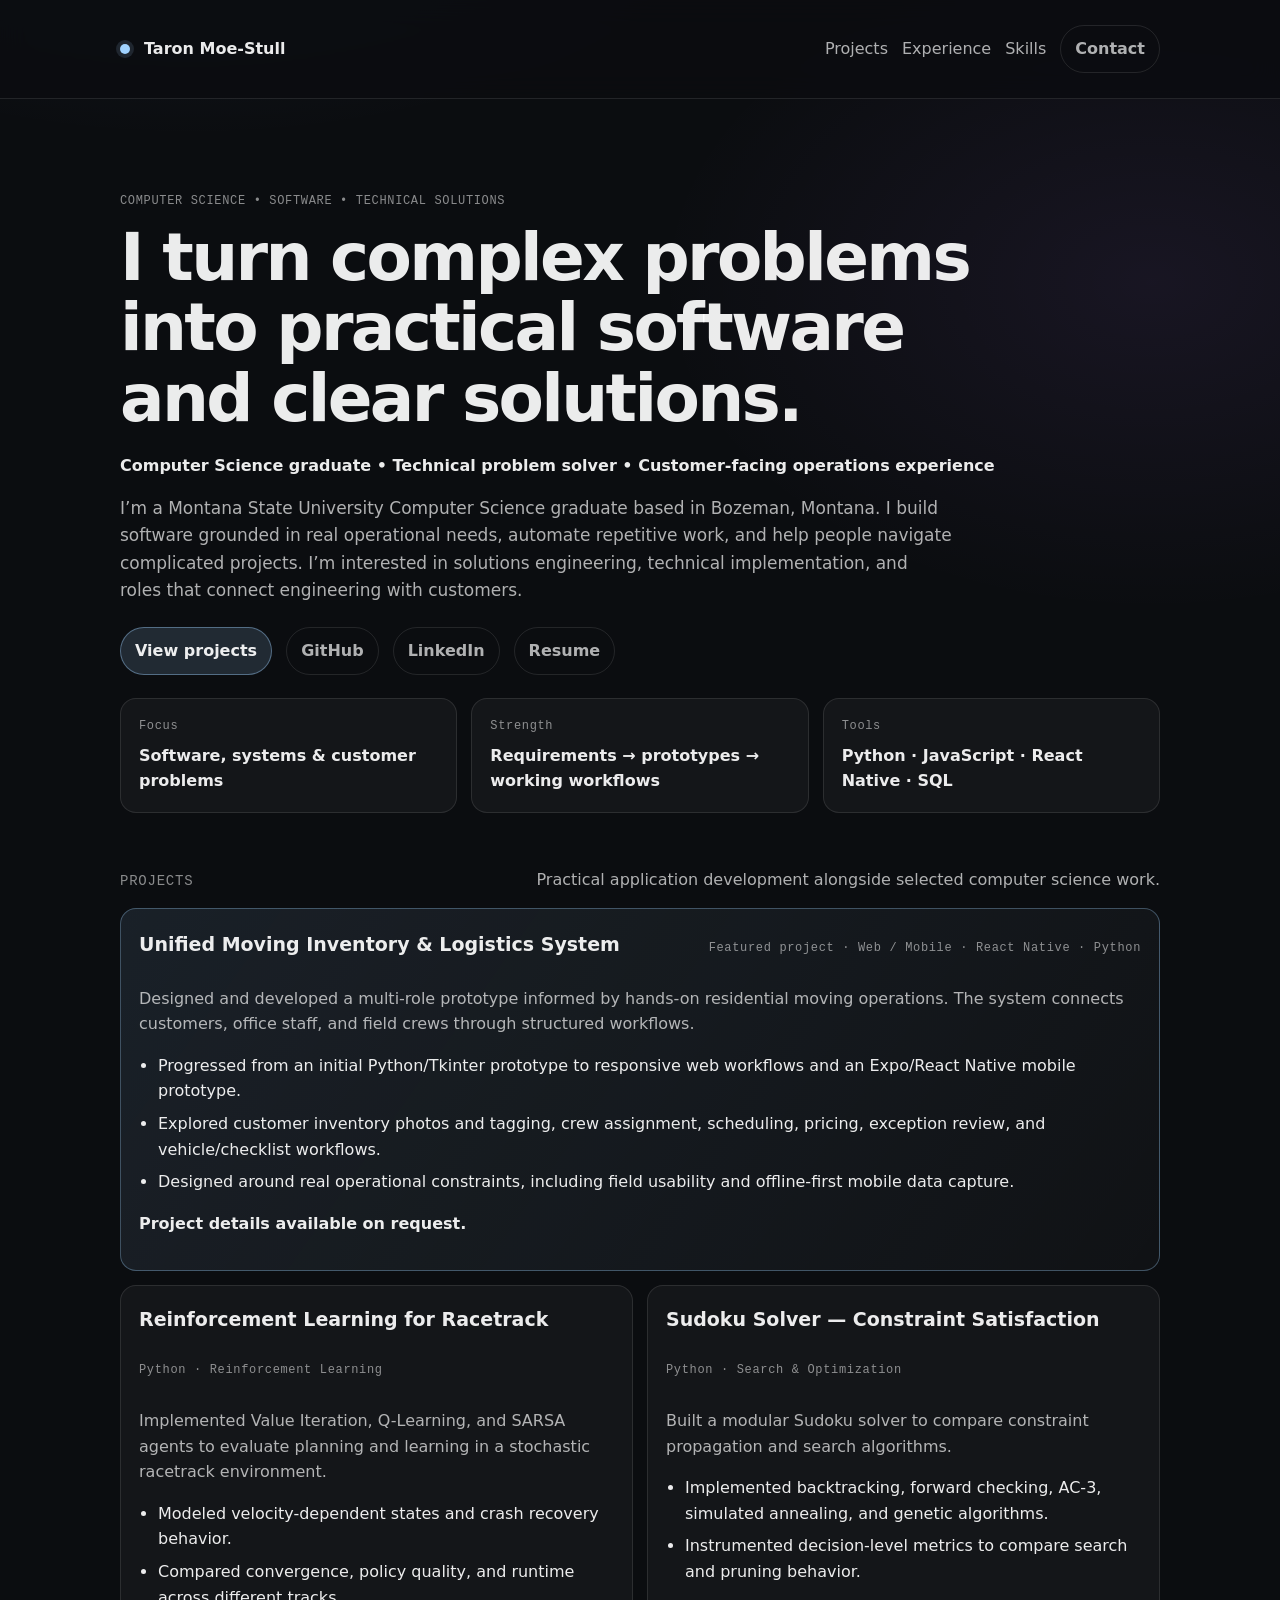
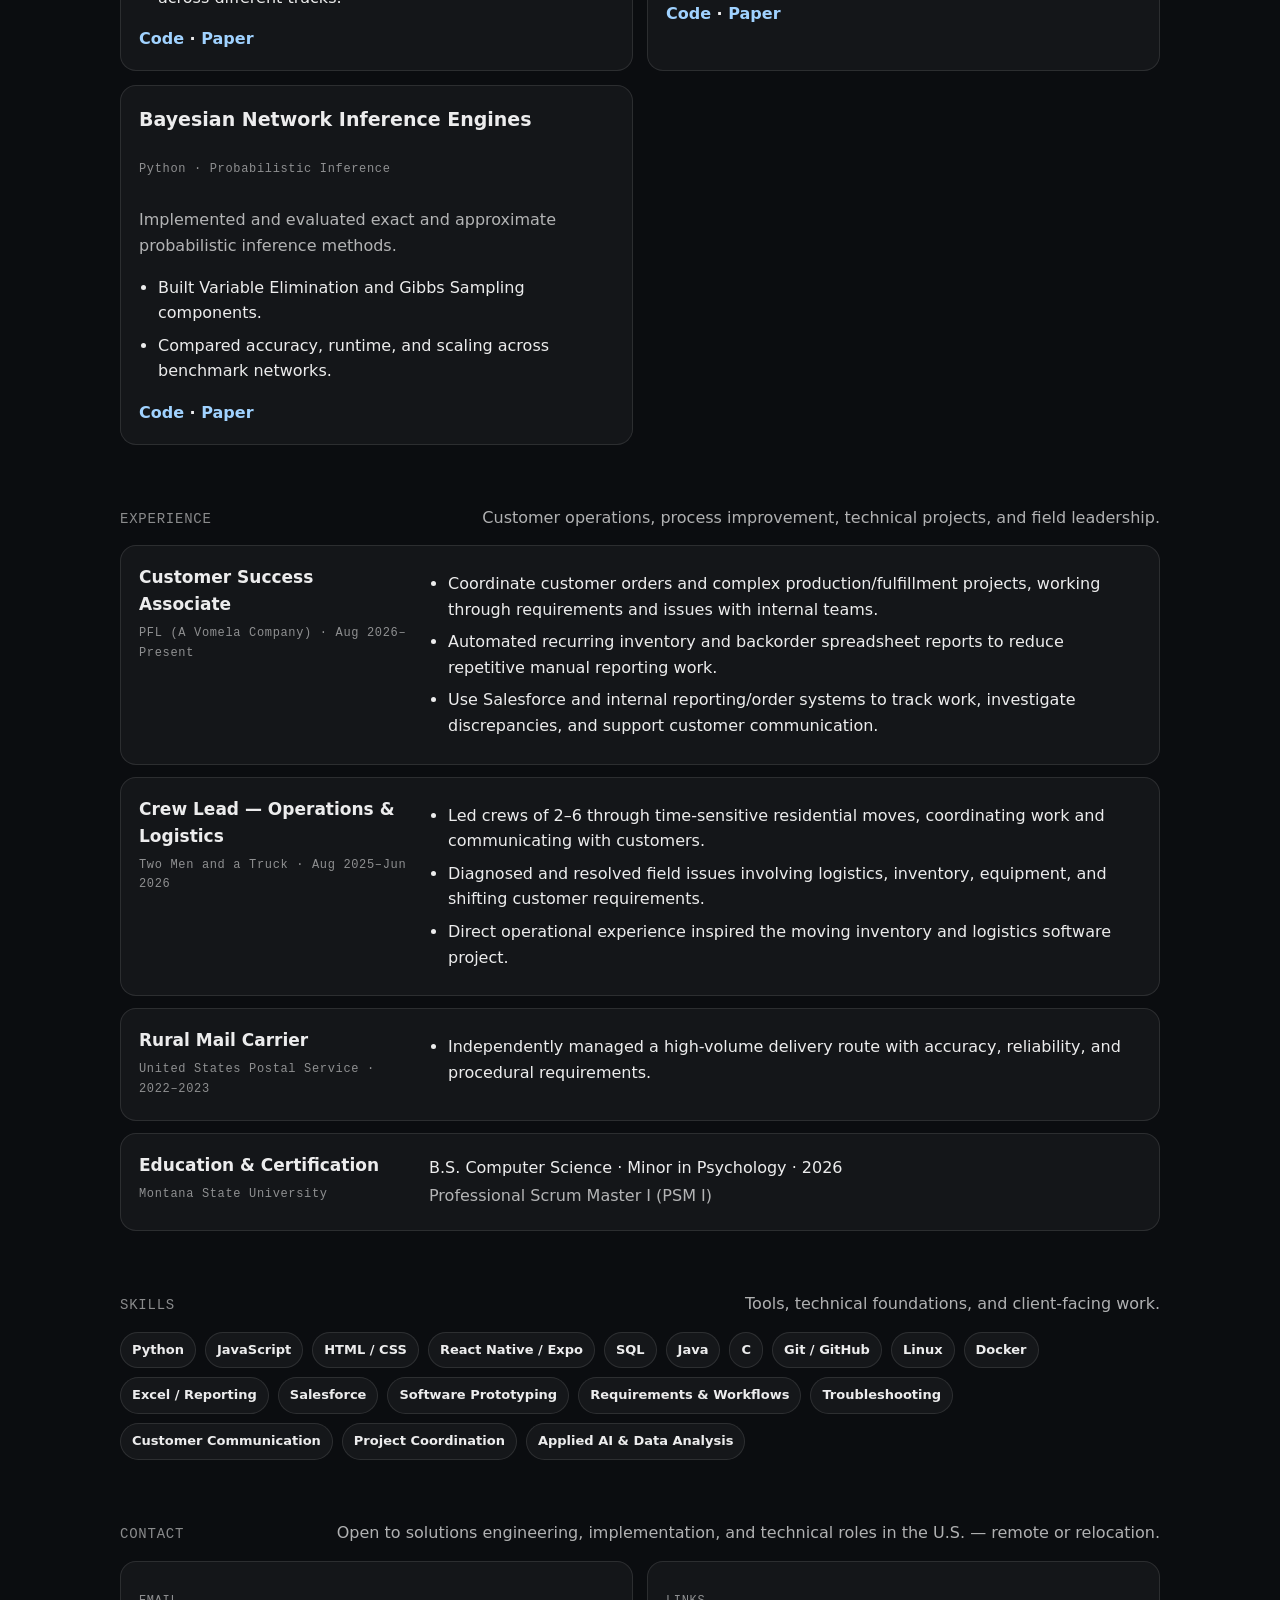
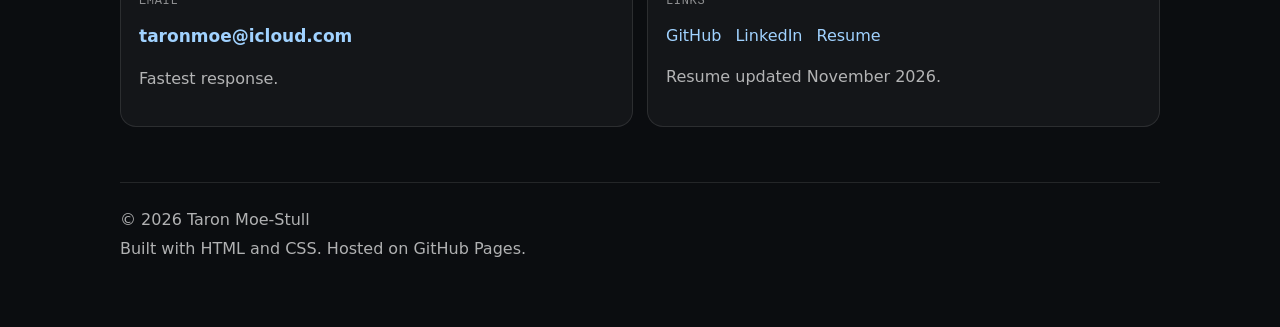
==== commit 94a63a81: "Add files via upload" ====
--- a/index.html
+++ b/index.html
@@ -1,423 +1,116 @@
-<!doctype html>
-<html lang="en">
-<head>
-  <meta charset="utf-8" />
-  <meta name="viewport" content="width=device-width, initial-scale=1" />
-  <meta name="color-scheme" content="dark" />
-
-<title>Taron Moe-Stull</title>
-
-<meta property="og:title" content="Taron Moe-Stull" />
-
-<meta name="description"
-  content="Taron Moe-Stull — Computer Science student building reliable systems, data driven software, and practical ML tools. Projects in RL, inference, and constraint solving." />
-
-<meta property="og:description"
-  content="Computer Science student building reliable systems and ML tools. Projects in reinforcement learning, inference, and constraint solving." />
-
-<meta property="og:type" content="website" />
-<meta name="keywords" content="Taron Moe-Stull, Computer Science, Software Engineer, Systems Engineering, Data Engineering, Machine Learning, Reinforcement Learning, Bayesian Networks, Montana State University" />
-
-  <!-- Optional: add after you have a real domain -->
-  <!-- <meta property="og:url" content="https://taronmoestull.com" /> -->
-  <!-- Optional: add an image at assets/og.png and uncomment -->
-  <!-- <meta property="og:image" content="https://taronmoestull.com/assets/og.png" /> -->
-
-  <link rel="stylesheet" href="styles.css" />
-</head>
-
-<body>
-  <a class="skip-link" href="#main">Skip to content</a>
-
-  <header class="site-header">
-    <div class="wrap header-inner">
-      <a class="wordmark" href="#top" aria-label="Home">
-        <span class="dot" aria-hidden="true"></span>
-        <span>Taron Moe-Stull</span>
-      </a>
-
-      <nav class="nav" aria-label="Primary">
-        <a href="#projects">Projects</a>
-        <a href="#experience">Experience</a>
-        <a href="#skills">Skills</a>
-        <a href="#contact" class="btn">Contact</a>
-      </nav>
-    </div>
-  </header>
-
-  <main id="main" class="wrap">
-    <section class="hero" id="top">
-      <p class="eyebrow">Computer Science • Systems • Data • Software Engineering</p>
-
-      <h1 class="headline">
-        I build reliable software and explain it clearly.
-      </h1>
-
-      <p class="subhead">
-  Systems minded engineer with product instincts and operational experience.
-</p>
-
-
-<p class="lede">
-  I’m Taron Moe-Stull, a Computer Science student at Montana State University graduating May 2026.
-  I build correct, well documented software; especially systems oriented projects, data pipelines,
-  and practical machine learning tools that behave predictably under real constraints.
- I specialize in identifying ambiguous, real world problems, framing them precisely, and turning them into clear plans and shipped improvements.
-</p>
-
-
-
-      <div class="cta-row">
-        <a class="btn primary" href="#projects">View projects</a>
-
-        <!-- Replace these hrefs -->
-        <a class="btn ghost" href="https://github.com/taronmoe" target="_blank" rel="noreferrer">GitHub</a>
-        <a class="btn ghost" href="https://www.linkedin.com/in/taron-moe-stull/" target="_blank" rel="noreferrer">LinkedIn</a>
-        <a class="btn ghost" href="assets/resume.pdf" target="_blank" rel="noreferrer">Resume</a>
-      </div>
-
-      <div class="stats">
-<div class="stat">
-  <div class="stat-k">Focus</div>
-  <div class="stat-v">Systems, data, and complex problem spaces</div>
-</div>
-<div class="stat">
-  <div class="stat-k">Strength</div>
-  <div class="stat-v">Designing, building, and shipping reliable solutions</div>
-</div>
-<div class="stat">
-  <div class="stat-k">Tools</div>
-  <div class="stat-v">Python • C • Java • SQL • Linux</div>
-</div>
-
-      </div>
-    </section>
-
-    <section class="section" id="projects">
-      <div class="section-head">
-        <h2>Projects</h2>
-        <p>Selected work focused on correctness, interpretability, and performance under real constraints.</p>
-      </div>
-
-      <div class="grid cards">
-  <!-- Project card template -->
-
-<article class="card">
-  <div class="card-top">
-    <h3>Reinforcement Learning for the Racetrack Problem</h3>
-    <p class="meta">Python · Reinforcement Learning · Planning & Control</p>
-  </div>
-
-  <p class="card-desc">
-    Implemented and compared three reinforcement learning algorithms: Value Iteration,
-    Q-Learning, and SARSA, to understand convergence, stability, and policy quality under stochastic dynamics
-    and crash penalties.
-
-  </p>
-
-  <ul class="bullets">
-    <li>
-      Modeled a high dimensional state space combining position and velocity, with
-      stochastic acceleration failures and two crash semantics (restart vs nearest cell).
-    </li>
-    <li>
-      Implemented Value Iteration for exact planning and Q-Learning/SARSA for model free
-      learning, comparing convergence behavior, policy quality, and computational cost.
-    </li>
-    <li>
-      Evaluated learned policies across multiple track geometries (2-track, W-track,
-      U-track), highlighting tradeoffs between optimality, stability, and runtime.
-    </li>
-  </ul>
-
-  <div class="card-links">
-    <a href="https://github.com/taronmoe/racetrack" target="_blank" rel="noreferrer">Code</a>
-    <span aria-hidden="true">·</span>
-    <a href="assets/projects/racetrack/racetrack-paper.pdf" target="_blank" rel="noreferrer">Paper</a>
-    <span aria-hidden="true">·</span>
-    <a href="assets/projects/racetrack/racetrack-design.pdf" target="_blank" rel="noreferrer">Design</a>
-  </div>
-</article>
-
-<article class="card">
-  <div class="card-top">
-    <h3>Sudoku Solver (Constraint Satisfaction & Search)</h3>
-    <p class="meta">Python · Artificial Intelligence · Constraint Solving</p>
-  </div>
-
-  <p class="card-desc">
-    Built a flexible Sudoku solving framework implementing multiple search and
-    constraint satisfaction algorithms to compare pruning strength, search behavior,
-    and decision level efficiency (not wall clock time).
-
-  </p>
-
-  <ul class="bullets">
-    <li>
-      Implements five solving strategies (backtracking, forward checking,
-      AC-3, simulated annealing, genetic algorithms) behind a shared
-      constraint checking interface.
-    </li>
-    <li>
-      Uses constraint propagation and pruning to dramatically reduce search
-      space compared to naive backtracking approaches.
-    </li>
-    <li>
-      Compares algorithm behavior using decision level metrics to enable fair,
-      interpretable evaluation across deterministic and stochastic methods.
-    </li>
-  </ul>
-
-<div class="card-links">
-  <a href="https://github.com/taronmoe/sudoku-solver-ai" target="_blank" rel="noreferrer">Code</a>
-  <span aria-hidden="true">·</span>
-  <a href="assets/projects/sudoku/paper.pdf" target="_blank" rel="noreferrer">Paper</a>
-  <span aria-hidden="true">·</span>
-  <a href="assets/projects/sudoku/design.pdf" target="_blank" rel="noreferrer">Design</a>
-</div>
-</article>
-
-<article class="card">
-  <div class="card-top">
-    <h3>Logical Inference in Wumpus World (FOL Reasoning)</h3>
-    <p class="meta">Python · First-Order Logic · Unification · Resolution</p>
-  </div>
-
-  <p class="card-desc">
-    Built a First-Order Logic reasoning system that classifies a query cell as SAFE, UNSAFE,
-    or RISKY by turning percepts into constraints and proving conclusions via contradiction.
-
-  </p>
-
-  <ul class="bullets">
-    <li>
-      Translates path percepts (breeze/stench) and domain rules into CNF clauses, builds a
-      knowledge base, then attempts proofs via contradiction for SAFE/UNSAFE.
-    </li>
-    <li>
-      Implements core inference machinery (unification + resolution) independently of the domain
-      rule set, keeping Wumpus specific rules separate from the reasoning engine.
-    </li>
-    <li>
-      Evaluated on 12 caves with an overall accuracy of 83% (10/12); observed inference cost
-      increasing sharply with grid size and percept ambiguity.
-    </li>
-  </ul>
-
-  <div class="card-links">
-    <a href="https://github.com/taronmoe/wumpus" target="_blank" rel="noreferrer">Code</a>
-    <span aria-hidden="true">·</span>
-    <a href="assets/projects/wumpus/wumpus-paper.pdf" target="_blank" rel="noreferrer">Paper</a>
-    <span aria-hidden="true">·</span>
-    <a href="assets/projects/wumpus/wumpus-design.pdf" target="_blank" rel="noreferrer">Design</a>
-  </div>
-</article>
-
-<article class="card">
-  <div class="card-top">
-    <h3>Exact & Approximate Inference in Bayesian Networks</h3>
-    <p class="meta">Python · Bayesian Networks · Probabilistic Inference</p>
-  </div>
-
-  <p class="card-desc">
-    Implemented and evaluated Variable Elimination (exact) and Gibbs Sampling (approximate)
-    to quantify the accuracy/runtime tradeoff as Bayesian networks scale in size and evidence complexity.
-  </p>
-
-  <ul class="bullets">
-    <li>
-      Built VE and Gibbs Sampling from scratch, including factor operations, elimination
-      ordering, sampling schedules, and normalization, without external inference libraries.
-    </li>
-    <li>
-      Evaluated accuracy, runtime, and scalability on three networks (Child, Insurance,
-      Win95pts), showing VE achieves near perfect accuracy while GS scales far better
-      computationally.
-    </li>
-    <li>
-      Demonstrated the real world tradeoff between exact inference and stochastic approximation,
-      confirming GS as the practical choice for large, complex networks.
-    </li>
-  </ul>
-
-  <div class="card-links">
-    <a href="https://github.com/taronmoe/bayes" target="_blank" rel="noreferrer">Code</a>
-    <span aria-hidden="true">·</span>
-    <a href="assets/projects/bayes/bayes-paper.pdf" target="_blank" rel="noreferrer">Paper</a>
-    <span aria-hidden="true">·</span>
-    <a href="assets/projects/bayes/bayes-design.pdf" target="_blank" rel="noreferrer">Design</a>
-  </div>
-</article>
-</div>
-
-
-
-    </section>
-
-    <section class="section" id="experience">
-      <div class="section-head">
-        <h2>Experience</h2>
-        <p>Leadership and operations experience alongside engineering work.</p>
-      </div>
-
-<div class="stack">
-
-  <div class="row">
-    <div class="row-left">
-      <h3>Crew Lead — Operations & Logistics</h3>
-      <p class="meta">Two Men and a Truck • Aug 2025–Present</p>
-    </div>
-    <div class="row-right">
-      <ul class="bullets">
-        <li>
-          Lead and execute residential and long distance moves, coordinating crews of 2–6 people
-          across jobs ranging from short local moves to multi day cross-country relocations.
-        </li>
-        <li>
-          Own on site decision making: assign tasks, resolve customer issues, approve plan changes,
-          and ensure jobs are completed safely, efficiently, and to specification.
-        </li>
-        <li>
-          Perform daily vehicle inspections (DVIRs) and proactively identify safety risks,
-          preventing incidents before they occur.
-        </li>
-        <li>
-          Support hiring, onboarding, and training by reviewing resumes, training new crew members,
-          and mentoring less experienced teammates.
-        </li>
-        <li>
-          Exploring a process improvement initiative focused on internal tooling to streamline
-          job execution and operational coordination.
-        </li>
-      </ul>
-    </div>
-  </div>
-
-  <div class="row">
-    <div class="row-left">
-      <h3>Rural Mail Carrier</h3>
-      <p class="meta">United States Postal Service • 2022–2023</p>
-    </div>
-    <div class="row-right">
-      <ul class="bullets">
-        <li>
-          Independently managed a high volume rural delivery route averaging ~300 households per day,
-          operating with minimal supervision while meeting strict delivery windows.
-        </li>
-        <li>
-          Optimized route sequencing and daily workflow to reduce delivery time and improve
-          consistency under variable conditions.
-        </li>
-        <li>
-          Maintained reliability, accuracy, and customer trust in a role requiring sustained
-          attention to detail and personal accountability.
-        </li>
-      </ul>
-    </div>
-  </div>
-
-  <div class="row">
-    <div class="row-left">
-      <h3>Delivery Driver</h3>
-      <p class="meta">Jimmy John’s • 2023–2025</p>
-    </div>
-    <div class="row-right">
-      <ul class="bullets">
-        <li>
-          Completed high throughput delivery shifts (20–40 hours/week, ~3 deliveries/hour),
-          balancing speed, accuracy, and customer service in a time sensitive environment.
-        </li>
-        <li>
-          Regularly closed shifts, trained new hires, and covered additional shifts to
-          maintain operational continuity.
-        </li>
-      </ul>
-    </div>
-  </div>
-
-  <div class="row">
-    <div class="row-left">
-      <h3>Certification</h3>
-      <p class="meta">Professional Scrum Master I (PSM I)</p>
-    </div>
-    <div class="row-right">
-      <p class="muted">
-        Certified in Scrum fundamentals with emphasis on iterative delivery, team coordination,
-        and execution under real world constraints.
-      </p>
-    </div>
-  </div>
-
-</div>
-
-    </section>
-
-    <section class="section" id="skills">
-  <div class="section-head">
-    <h2>Skills</h2>
-    <p>Practical skills used to design, build, and ship reliable systems.</p>
-  </div>
-
-  <div class="pill-grid" aria-label="Skills list">
-  <!-- Core -->
-  <span class="pill">Python</span>
-  <span class="pill">C</span>
-  <span class="pill">Java</span>
-  <span class="pill">SQL</span>
-  <span class="pill">Linux</span>
-
-  <!-- Systems & Theory -->
-  <span class="pill">Algorithms & Data Structures</span>
-  <span class="pill">Probabilistic Inference</span>
-  <span class="pill">Constraint Solving</span>
-  <span class="pill">Reinforcement Learning</span>
-
-  <!-- Engineering Practice -->
-  <span class="pill">Git</span>
-  <span class="pill">Docker</span>
-  <span class="pill">Testing</span>
-  <span class="pill">Documentation</span>
-  <span class="pill">Data Analysis</span>
-</div>
-
-</section>
-
-
-    <section class="section" id="contact">
-  <div class="section-head">
-    <h2>Contact</h2>
-    <p>Open to internships, research, and early stage engineering opportunities.</p>
-
-  </div>
-
-  <div class="contact">
-    <div class="contact-card">
-      <p class="contact-title">Email</p>
-      <a class="contact-link" href="mailto:taronmoe@icloud.com">taronmoe@icloud.com</a>
-      <p class="muted">Fastest response.</p>
-    </div>
-
-    <div class="contact-card">
-      <p class="contact-title">Links</p>
-      <div class="contact-links">
-        <a href="https://github.com/taronmoe" target="_blank" rel="noreferrer">GitHub</a>
-        <a href="https://www.linkedin.com/in/taron-moe-stull/" target="_blank" rel="noreferrer">LinkedIn</a>
-        <a href="assets/resume.pdf" target="_blank" rel="noreferrer">Resume</a>
-      </div>
-      <p class="muted">Always current.</p>
-    </div>
-  </div>
-</section>
-
-
-    <footer class="footer">
-      <p>© <span id="y"></span> Taron Moe-Stull</p>
-      <p class="muted">Built with HTML/CSS. Hosted on GitHub Pages.</p>
-    </footer>
-  </main>
-
-  <script>
-    document.getElementById("y").textContent = new Date().getFullYear();
-  </script>
-</body>
-</html>
+<!DOCTYPE html>
+
+<html lang="en">
+<head>
+<meta charset="utf-8"/>
+<meta content="width=device-width, initial-scale=1" name="viewport"/>
+<meta content="dark" name="color-scheme"/>
+<title>Taron Moe-Stull</title>
+<meta content="Taron Moe-Stull" property="og:title"/>
+<meta content="Taron Moe-Stull — Computer Science graduate building practical software, automation, and customer-focused technical solutions. Experience in operations, implementation, and applied AI." name="description"/>
+<meta content="Computer Science graduate combining software engineering, operational experience, and customer-focused problem solving." property="og:description"/>
+<meta content="website" property="og:type"/>
+<meta content="Taron Moe-Stull, Solutions Engineering, Software Engineering, Implementation, Python, JavaScript, React Native, Customer Success, Montana State University" name="keywords"/>
+<!-- Optional: add after you have a real domain -->
+<!-- <meta property="og:url" content="https://taronmoestull.com" /> -->
+<!-- Optional: add an image at assets/og.png and uncomment -->
+<!-- <meta property="og:image" content="https://taronmoestull.com/assets/og.png" /> -->
+<link href="styles.css" rel="stylesheet"/>
+</head>
+<body>
+<a class="skip-link" href="#main">Skip to content</a>
+<header class="site-header">
+<div class="wrap header-inner">
+<a aria-label="Home" class="wordmark" href="#top">
+<span aria-hidden="true" class="dot"></span>
+<span>Taron Moe-Stull</span>
+</a>
+<nav aria-label="Primary" class="nav">
+<a href="#projects">Projects</a>
+<a href="#experience">Experience</a>
+<a href="#skills">Skills</a>
+<a class="btn" href="#contact">Contact</a>
+</nav>
+</div>
+</header>
+<main class="wrap" id="main">
+<section class="hero" id="top">
+<p class="eyebrow">COMPUTER SCIENCE • SOFTWARE • TECHNICAL SOLUTIONS</p>
+<h1 class="headline">I turn complex problems into practical software and clear solutions.</h1>
+<p class="subhead">Computer Science graduate • Technical problem solver • Customer-facing operations experience</p>
+<p class="lede">I’m a Montana State University Computer Science graduate based in Bozeman, Montana. I build software grounded in real operational needs, automate repetitive work, and help people navigate complicated projects. I’m interested in solutions engineering, technical implementation, and roles that connect engineering with customers.</p>
+<div class="cta-row">
+<a class="btn primary" href="#projects">View projects</a>
+
+<a class="btn ghost" href="https://github.com/taronmoe" rel="noreferrer" target="_blank">GitHub</a>
+<a class="btn ghost" href="https://www.linkedin.com/in/taron-moe-stull/" rel="noreferrer" target="_blank">LinkedIn</a>
+<a class="btn ghost" href="assets/resume.pdf" rel="noreferrer" target="_blank">Resume</a>
+</div>
+<div class="stats">
+<div class="stat">
+<div class="stat-k">Focus</div>
+<div class="stat-v">Software, systems &amp; customer problems</div>
+</div>
+<div class="stat">
+<div class="stat-k">Strength</div>
+<div class="stat-v">Requirements → prototypes → working workflows</div>
+</div>
+<div class="stat">
+<div class="stat-k">Tools</div>
+<div class="stat-v">Python · JavaScript · React Native · SQL</div>
+</div>
+</div>
+</section>
+<section class="section" id="projects">
+<div class="section-head">
+<h2>Projects</h2>
+<p>Practical application development alongside selected computer science work.</p>
+</div>
+<div class="grid cards"><article class="card"><div class="card-top"><h3>Unified Moving Inventory &amp; Logistics System</h3><p class="meta">Featured project · Web / Mobile · React Native · Python</p></div><p class="card-desc">Designed and developed a multi-role prototype informed by hands-on residential moving operations. The system connects customers, office staff, and field crews through structured workflows.</p><ul class="bullets"><li>Progressed from an initial Python/Tkinter prototype to responsive web workflows and an Expo/React Native mobile prototype.</li><li>Explored customer inventory photos and tagging, crew assignment, scheduling, pricing, exception review, and vehicle/checklist workflows.</li><li>Designed around real operational constraints, including field usability and offline-first mobile data capture.</li></ul><p class="card-links">Project details available on request.</p></article><article class="card"><div class="card-top"><h3>Reinforcement Learning for Racetrack</h3><p class="meta">Python · Reinforcement Learning</p></div><p class="card-desc">Implemented Value Iteration, Q-Learning, and SARSA agents to evaluate planning and learning in a stochastic racetrack environment.</p><ul class="bullets"><li>Modeled velocity-dependent states and crash recovery behavior.</li><li>Compared convergence, policy quality, and runtime across different tracks.</li></ul><div class="card-links"><a href="https://github.com/taronmoe/racetrack" rel="noopener noreferrer" target="_blank">Code</a> · <a href="assets/projects/racetrack/racetrack-paper.pdf" rel="noopener noreferrer" target="_blank">Paper</a></div></article><article class="card"><div class="card-top"><h3>Sudoku Solver — Constraint Satisfaction</h3><p class="meta">Python · Search &amp; Optimization</p></div><p class="card-desc">Built a modular Sudoku solver to compare constraint propagation and search algorithms.</p><ul class="bullets"><li>Implemented backtracking, forward checking, AC-3, simulated annealing, and genetic algorithms.</li><li>Instrumented decision-level metrics to compare search and pruning behavior.</li></ul><div class="card-links"><a href="https://github.com/taronmoe/sudoku-solver-ai" rel="noopener noreferrer" target="_blank">Code</a> · <a href="assets/projects/sudoku/paper.pdf" rel="noopener noreferrer" target="_blank">Paper</a></div></article><article class="card"><div class="card-top"><h3>Bayesian Network Inference Engines</h3><p class="meta">Python · Probabilistic Inference</p></div><p class="card-desc">Implemented and evaluated exact and approximate probabilistic inference methods.</p><ul class="bullets"><li>Built Variable Elimination and Gibbs Sampling components.</li><li>Compared accuracy, runtime, and scaling across benchmark networks.</li></ul><div class="card-links"><a href="https://github.com/taronmoe/bayes" rel="noopener noreferrer" target="_blank">Code</a> · <a href="assets/projects/bayes/bayes-paper.pdf" rel="noopener noreferrer" target="_blank">Paper</a></div></article></div>
+</section>
+<section class="section" id="experience">
+<div class="section-head">
+<h2>Experience</h2>
+<p>Customer operations, process improvement, technical projects, and field leadership.</p>
+</div>
+<div class="stack"><div class="row"><div><h3>Customer Success Associate</h3><p class="meta">PFL (A Vomela Company) · Aug 2026–Present</p></div><div><ul class="bullets"><li>Coordinate customer orders and complex production/fulfillment projects, working through requirements and issues with internal teams.</li><li>Automated recurring inventory and backorder spreadsheet reports to reduce repetitive manual reporting work.</li><li>Use Salesforce and internal reporting/order systems to track work, investigate discrepancies, and support customer communication.</li></ul></div></div><div class="row"><div><h3>Crew Lead — Operations &amp; Logistics</h3><p class="meta">Two Men and a Truck · Aug 2025–Jun 2026</p></div><div><ul class="bullets"><li>Led crews of 2–6 through time-sensitive residential moves, coordinating work and communicating with customers.</li><li>Diagnosed and resolved field issues involving logistics, inventory, equipment, and shifting customer requirements.</li><li>Direct operational experience inspired the moving inventory and logistics software project.</li></ul></div></div><div class="row"><div><h3>Rural Mail Carrier</h3><p class="meta">United States Postal Service · 2022–2023</p></div><div><ul class="bullets"><li>Independently managed a high-volume delivery route with accuracy, reliability, and procedural requirements.</li></ul></div></div><div class="row"><div><h3>Education &amp; Certification</h3><p class="meta">Montana State University</p></div><div><p>B.S. Computer Science · Minor in Psychology · 2026</p><p class="muted">Professional Scrum Master I (PSM I)</p></div></div></div>
+</section>
+<section class="section" id="skills">
+<div class="section-head">
+<h2>Skills</h2>
+<p>Tools, technical foundations, and client-facing work.</p>
+</div>
+<div aria-label="Skills list" class="pill-grid"><span class="pill">Python</span><span class="pill">JavaScript</span><span class="pill">HTML / CSS</span><span class="pill">React Native / Expo</span><span class="pill">SQL</span><span class="pill">Java</span><span class="pill">C</span><span class="pill">Git / GitHub</span><span class="pill">Linux</span><span class="pill">Docker</span><span class="pill">Excel / Reporting</span><span class="pill">Salesforce</span><span class="pill">Software Prototyping</span><span class="pill">Requirements &amp; Workflows</span><span class="pill">Troubleshooting</span><span class="pill">Customer Communication</span><span class="pill">Project Coordination</span><span class="pill">Applied AI &amp; Data Analysis</span></div>
+</section>
+<section class="section" id="contact">
+<div class="section-head">
+<h2>Contact</h2>
+<p>Open to solutions engineering, implementation, and technical roles in the U.S. — remote or relocation.</p>
+</div>
+<div class="contact">
+<div class="contact-card">
+<p class="contact-title">Email</p>
+<a class="contact-link" href="mailto:taronmoe@icloud.com">taronmoe@icloud.com</a>
+<p class="muted">Fastest response.</p>
+</div>
+<div class="contact-card">
+<p class="contact-title">Links</p>
+<div class="contact-links">
+<a href="https://github.com/taronmoe" rel="noreferrer" target="_blank">GitHub</a>
+<a href="https://www.linkedin.com/in/taron-moe-stull/" rel="noreferrer" target="_blank">LinkedIn</a>
+<a href="assets/resume.pdf" rel="noreferrer" target="_blank">Resume</a>
+</div>
+<p class="muted">Resume updated November 2026.</p>
+</div>
+</div>
+</section>
+<footer class="footer">
+<p>© <span id="y"></span> Taron Moe-Stull</p>
+<p class="muted">Built with HTML and CSS. Hosted on GitHub Pages.</p>
+</footer>
+</main>
+<script>
+    document.getElementById("y").textContent = new Date().getFullYear();
+  </script>
+</body>
+</html>
--- a/styles.css
+++ b/styles.css
@@ -1,364 +1,3 @@
-:root{
-  --bg: #0b0d10;
-  --panel: rgba(255,255,255,0.04);
-  --panel2: rgba(255,255,255,0.06);
-  --border: rgba(255,255,255,0.10);
-  --text: rgba(255,255,255,0.92);
-  --muted: rgba(255,255,255,0.66);
-  --faint: rgba(255,255,255,0.45);
-  --link: rgba(160,210,255,0.95);
-  --shadow: 0 12px 40px rgba(0,0,0,0.45);
 
-  --radius: 18px;
-  --radius2: 14px;
-  --max: 980px;
-
-  --mono: ui-monospace, SFMono-Regular, Menlo, Monaco, Consolas, "Liberation Mono", "Courier New", monospace;
-  --sans: ui-sans-serif, system-ui, -apple-system, Segoe UI, Roboto, Helvetica, Arial, "Apple Color Emoji","Segoe UI Emoji";
-}
-
-*{ box-sizing:border-box; }
-html{ scroll-behavior:smooth; }
-body{
-  margin:0;
-  font-family: var(--sans);
-  background: radial-gradient(1200px 700px at 20% -10%, rgba(120,170,255,0.12), transparent 60%),
-              radial-gradient(900px 600px at 90% 10%, rgba(180,120,255,0.10), transparent 55%),
-              var(--bg);
-  color: var(--text);
-  line-height: 1.6;
-}
-
-a{ color: var(--link); text-decoration: none; }
-a:hover{ text-decoration: underline; }
-
-.wrap{
-  max-width: var(--max);
-  margin: 0 auto;
-  padding: 26px 18px;
-}
-
-.skip-link{
-  position:absolute;
-  left:-999px;
-  top:auto;
-  width:1px;
-  height:1px;
-  overflow:hidden;
-}
-.skip-link:focus{
-  left: 18px;
-  top: 18px;
-  width:auto;
-  height:auto;
-  padding: 10px 12px;
-  background: rgba(0,0,0,0.75);
-  border: 1px solid var(--border);
-  border-radius: 10px;
-  z-index: 9999;
-}
-
-.site-header{
-  position: sticky;
-  top: 0;
-  z-index: 50;
-  backdrop-filter: blur(10px);
-  background: rgba(11,13,16,0.55);
-  border-bottom: 1px solid rgba(255,255,255,0.06);
-}
-.header-inner{
-  display:flex;
-  align-items:center;
-  justify-content: space-between;
-  gap: 14px;
-}
-
-.wordmark{
-  display:flex;
-  align-items:center;
-  gap: 10px;
-  font-weight: 650;
-  letter-spacing: -0.01em;
-  color: var(--text);
-}
-.wordmark:hover{ text-decoration:none; }
-.dot{
-  width: 10px;
-  height: 10px;
-  border-radius: 999px;
-  background: rgba(160,210,255,0.95);
-  box-shadow: 0 0 0 4px rgba(160,210,255,0.12);
-}
-
-.nav{
-  display:flex;
-  align-items:center;
-  gap: 14px;
-  flex-wrap: wrap;
-}
-.nav a{
-  color: var(--muted);
-  font-weight: 520;
-}
-.nav a:hover{ color: var(--text); text-decoration:none; }
-
-.btn{
-  display:inline-flex;
-  align-items:center;
-  justify-content:center;
-  gap: 8px;
-  padding: 10px 12px;
-  border-radius: 999px;
-  border: 1px solid var(--border);
-  background: transparent;
-  color: var(--text);
-  text-decoration:none;
-  font-weight: 600;
-}
-.btn:hover{
-  text-decoration:none;
-  background: rgba(255,255,255,0.06);
-}
-.btn.primary{
-  background: rgba(160,210,255,0.18);
-  border-color: rgba(160,210,255,0.35);
-}
-.btn.primary:hover{
-  background: rgba(160,210,255,0.24);
-}
-.btn.ghost{ color: var(--muted); }
-.btn.ghost:hover{ color: var(--text); }
-
-.hero{
-  padding-top: 42px;
-  padding-bottom: 22px;
-}
-.eyebrow{
-  font-family: var(--mono);
-  font-size: 12.5px;
-  letter-spacing: 0.08em;
-  text-transform: uppercase;
-  color: var(--faint);
-  margin: 0 0 10px;
-}
-.headline{
-  margin: 0 0 12px;
-  font-size: clamp(34px, 4.4vw, 56px);
-  line-height: 1.05;
-  letter-spacing: -0.03em;
-}
-.subhead{
-  margin: 0 0 10px;
-  color: rgba(255,255,255,0.78);
-  font-weight: 650;
-  letter-spacing: -0.01em;
-  max-width: 72ch;
-}
-.lede{
-  margin: 0 0 18px;
-  max-width: 72ch;
-  color: var(--muted);
-  font-size: 17px;
-}
-
-.cta-row{
-  display:flex;
-  flex-wrap: wrap;
-  gap: 10px;
-  margin: 12px 0 22px;
-}
-
-.stats{
-  display:grid;
-  grid-template-columns: repeat(3, minmax(0, 1fr));
-  gap: 12px;
-}
-.stat{
-  border: 1px solid rgba(255,255,255,0.08);
-  background: var(--panel);
-  border-radius: var(--radius2);
-  padding: 12px 12px;
-}
-.stat-k{
-  font-family: var(--mono);
-  font-size: 12px;
-  color: var(--faint);
-  letter-spacing: 0.06em;
-  text-transform: uppercase;
-}
-.stat-v{
-  margin-top: 6px;
-  font-weight: 650;
-  color: var(--text);
-}
-
-.section{
-  padding: 26px 0;
-}
-.section-head{
-  display:flex;
-  align-items: baseline;
-  justify-content: space-between;
-  gap: 14px;
-  flex-wrap: wrap;
-  margin-bottom: 12px;
-}
-.section-head h2{
-  margin:0;
-  font-size: 16px;
-  letter-spacing: 0.08em;
-  text-transform: uppercase;
-  color: var(--faint);
-  font-family: var(--mono);
-}
-.section-head p{
-  margin:0;
-  color: var(--muted);
-  max-width: 64ch;
-}
-
-.grid{
-  display:grid;
-  gap: 12px;
-}
-.cards{
-  grid-template-columns: repeat(3, minmax(0, 1fr));
-}
-
-.card{
-  border: 1px solid rgba(255,255,255,0.10);
-  background: linear-gradient(180deg, rgba(255,255,255,0.06), rgba(255,255,255,0.035));
-  border-radius: var(--radius);
-  padding: 16px 16px;
-  box-shadow: var(--shadow);
-  transition: transform 160ms ease, border-color 160ms ease, background 160ms ease;
-  min-height: 290px;
-}
-.card:hover{
-  transform: translateY(-2px);
-  border-color: rgba(160,210,255,0.22);
-  background: linear-gradient(180deg, rgba(255,255,255,0.075), rgba(255,255,255,0.04));
-}
-.card-top{
-  display:flex;
-  align-items: baseline;
-  justify-content: space-between;
-  gap: 10px;
-}
-.card h3{
-  margin:0;
-  font-size: 18px;
-  letter-spacing: -0.01em;
-}
-.meta{
-  margin:0;
-  color: var(--faint);
-  font-size: 12.5px;
-  font-family: var(--mono);
-}
-.card-desc{
-  margin: 10px 0 10px;
-  color: var(--muted);
-}
-.bullets{
-  margin: 0;
-  padding-left: 18px;
-  color: var(--text);
-}
-.bullets li{
-  margin: 7px 0;
-  color: rgba(255,255,255,0.84);
-}
-.card-links{
-  margin-top: 12px;
-  color: var(--muted);
-  font-weight: 600;
-}
-.card-links a{ color: rgba(160,210,255,0.92); }
-.card-links span{ margin: 0 8px; color: rgba(255,255,255,0.22); }
-
-.stack{
-  display:flex;
-  flex-direction: column;
-  gap: 12px;
-}
-.row{
-  border: 1px solid rgba(255,255,255,0.08);
-  background: var(--panel);
-  border-radius: var(--radius);
-  padding: 14px 14px;
-  display:grid;
-  grid-template-columns: 260px 1fr;
-  gap: 16px;
-}
-.row h3{ margin:0 0 4px; font-size: 16px; }
-.row .muted{ margin:0; color: var(--muted); }
-
-.pill-grid{
-  display:flex;
-  flex-wrap: wrap;
-  gap: 10px;
-}
-.pill{
-  border: 1px solid rgba(255,255,255,0.10);
-  background: rgba(255,255,255,0.05);
-  padding: 8px 10px;
-  border-radius: 999px;
-  color: rgba(255,255,255,0.86);
-  font-weight: 600;
-  font-size: 13px;
-}
-
-.contact{
-  display:grid;
-  grid-template-columns: 1fr 1fr;
-  gap: 12px;
-}
-.contact-card{
-  border: 1px solid rgba(255,255,255,0.08);
-  background: var(--panel);
-  border-radius: var(--radius);
-  padding: 16px 16px;
-}
-.contact-title{
-  margin:0 0 8px;
-  font-family: var(--mono);
-  letter-spacing: 0.06em;
-  text-transform: uppercase;
-  color: var(--faint);
-  font-size: 12px;
-}
-.contact-link{
-  display:inline-block;
-  font-weight: 700;
-  font-size: 16px;
-  margin-bottom: 6px;
-}
-.contact-links{
-  display:flex;
-  flex-wrap: wrap;
-  gap: 12px;
-}
-.muted{ color: var(--muted); }
-
-.footer{
-  padding: 22px 0 42px;
-  border-top: 1px solid rgba(255,255,255,0.06);
-  margin-top: 28px;
-}
-.footer p{
-  margin: 6px 0;
-  color: var(--muted);
-}
-
-@media (max-width: 980px){
-  .cards{ grid-template-columns: 1fr; }
-  .row{ grid-template-columns: 1fr; }
-  .stats{ grid-template-columns: 1fr; }
-  .contact{ grid-template-columns: 1fr; }
-}
-
-@media (prefers-reduced-motion: reduce){
-  html{ scroll-behavior: auto; }
-  .card{ transition: none; }
-}
+:root{--bg:#0b0d10;--panel:rgba(255,255,255,.04);--border:rgba(255,255,255,.10);--text:rgba(255,255,255,.92);--muted:rgba(255,255,255,.68);--faint:rgba(255,255,255,.52);--link:#a0d2ff;--radius:16px;--max:1080px;--sans:system-ui,-apple-system,Segoe UI,Roboto,sans-serif;--mono:ui-monospace,SFMono-Regular,Menlo,Consolas,monospace}
+*{box-sizing:border-box}html{scroll-behavior:smooth}body{margin:0;font:16px/1.6 var(--sans);color:var(--text);background:radial-gradient(1100px 700px at 15% -8%,rgba(120,170,255,.13),transparent 60%),radial-gradient(900px 600px at 90% 8%,rgba(180,120,255,.08),transparent 55%),var(--bg)}a{color:var(--link);text-decoration:none}a:hover{text-decoration:underline}a:focus-visible,.btn:focus-visible{outline:2px solid var(--link);outline-offset:3px}.wrap{max-width:var(--max);margin:auto;padding:25px 20px}.skip-link{position:absolute;left:-9999px}.skip-link:focus{left:16px;top:16px;z-index:100;padding:12px;background:#111;color:#fff}.site-header{position:sticky;top:0;z-index:20;backdrop-filter:blur(14px);background:rgba(11,13,16,.82);border-bottom:1px solid var(--border)}.header-inner,.nav,.wordmark,.cta-row,.section-head,.card-top,.contact-links{display:flex;align-items:center;gap:14px}.header-inner,.section-head{justify-content:space-between}.nav{flex-wrap:wrap}.nav a{color:var(--muted)}.nav a:hover{color:var(--text)}.wordmark{color:var(--text);font-weight:700}.dot{width:10px;height:10px;border-radius:50%;background:var(--link);box-shadow:0 0 0 4px rgba(160,210,255,.13)}.btn{display:inline-flex;align-items:center;justify-content:center;border:1px solid var(--border);border-radius:999px;padding:10px 14px;color:var(--text);font-weight:600}.btn:hover{background:rgba(255,255,255,.07);text-decoration:none}.btn.primary{background:rgba(160,210,255,.15);border-color:rgba(160,210,255,.4)}.btn.ghost{color:var(--muted)}.hero{padding:56px 0 24px}.eyebrow,.meta,.stat-k,.section-head h2,.contact-title{font:12px/1.6 var(--mono);letter-spacing:.055em;color:var(--faint)}.headline{max-width:19ch;font-size:clamp(38px,5.5vw,66px);line-height:1.07;letter-spacing:-.04em;margin:12px 0 18px}.subhead{font-weight:650;color:var(--text)}.lede{font-size:17px;max-width:77ch;color:var(--muted)}.cta-row{flex-wrap:wrap;margin:23px 0}.stats,.cards,.contact{display:grid;gap:14px}.stats{grid-template-columns:repeat(3,minmax(0,1fr))}.stat,.card,.row,.contact-card{background:var(--panel);border:1px solid var(--border);border-radius:var(--radius);padding:18px}.stat-v{font-weight:650;margin-top:7px}.section{padding:30px 0}.section-head{align-items:baseline;flex-wrap:wrap;margin-bottom:15px}.section-head h2{font-size:14px;text-transform:uppercase;margin:0}.section-head p{margin:0;color:var(--muted)}.cards{grid-template-columns:repeat(2,minmax(0,1fr))}.card:first-child{grid-column:1/-1;border-color:rgba(160,210,255,.32);background:linear-gradient(125deg,rgba(160,210,255,.10),rgba(255,255,255,.025))}.card-top{align-items:baseline;justify-content:space-between;flex-wrap:wrap}.card h3{font-size:19px;margin:0}.card-desc,.muted{color:var(--muted)}.bullets{padding-left:19px}.bullets li{margin:7px 0}.card-links{font-weight:650}.stack{display:grid;gap:12px}.row{display:grid;grid-template-columns:270px 1fr;gap:20px}.row h3{margin:0 0 6px;font-size:17px}.row p{margin:3px 0}.row .bullets{margin:0}.pill-grid{display:flex;flex-wrap:wrap;gap:9px}.pill{border:1px solid var(--border);background:rgba(255,255,255,.045);border-radius:999px;padding:7px 11px;font-size:13px;font-weight:600}.contact{grid-template-columns:1fr 1fr}.contact-title{text-transform:uppercase}.contact-link{font-weight:700;font-size:17px}.contact-links{flex-wrap:wrap}.footer{margin-top:25px;padding:20px 0 36px;border-top:1px solid var(--border);color:var(--muted)}.footer p{margin:4px 0}@media(max-width:760px){.wrap{padding:20px 16px}.header-inner{align-items:flex-start;flex-direction:column;gap:8px}.hero{padding-top:32px}.cards,.stats,.contact{grid-template-columns:1fr}.card:first-child{grid-column:auto}.row{grid-template-columns:1fr;gap:10px}.headline{font-size:clamp(34px,9vw,50px)}}@media(prefers-reduced-motion:reduce){html{scroll-behavior:auto}}
